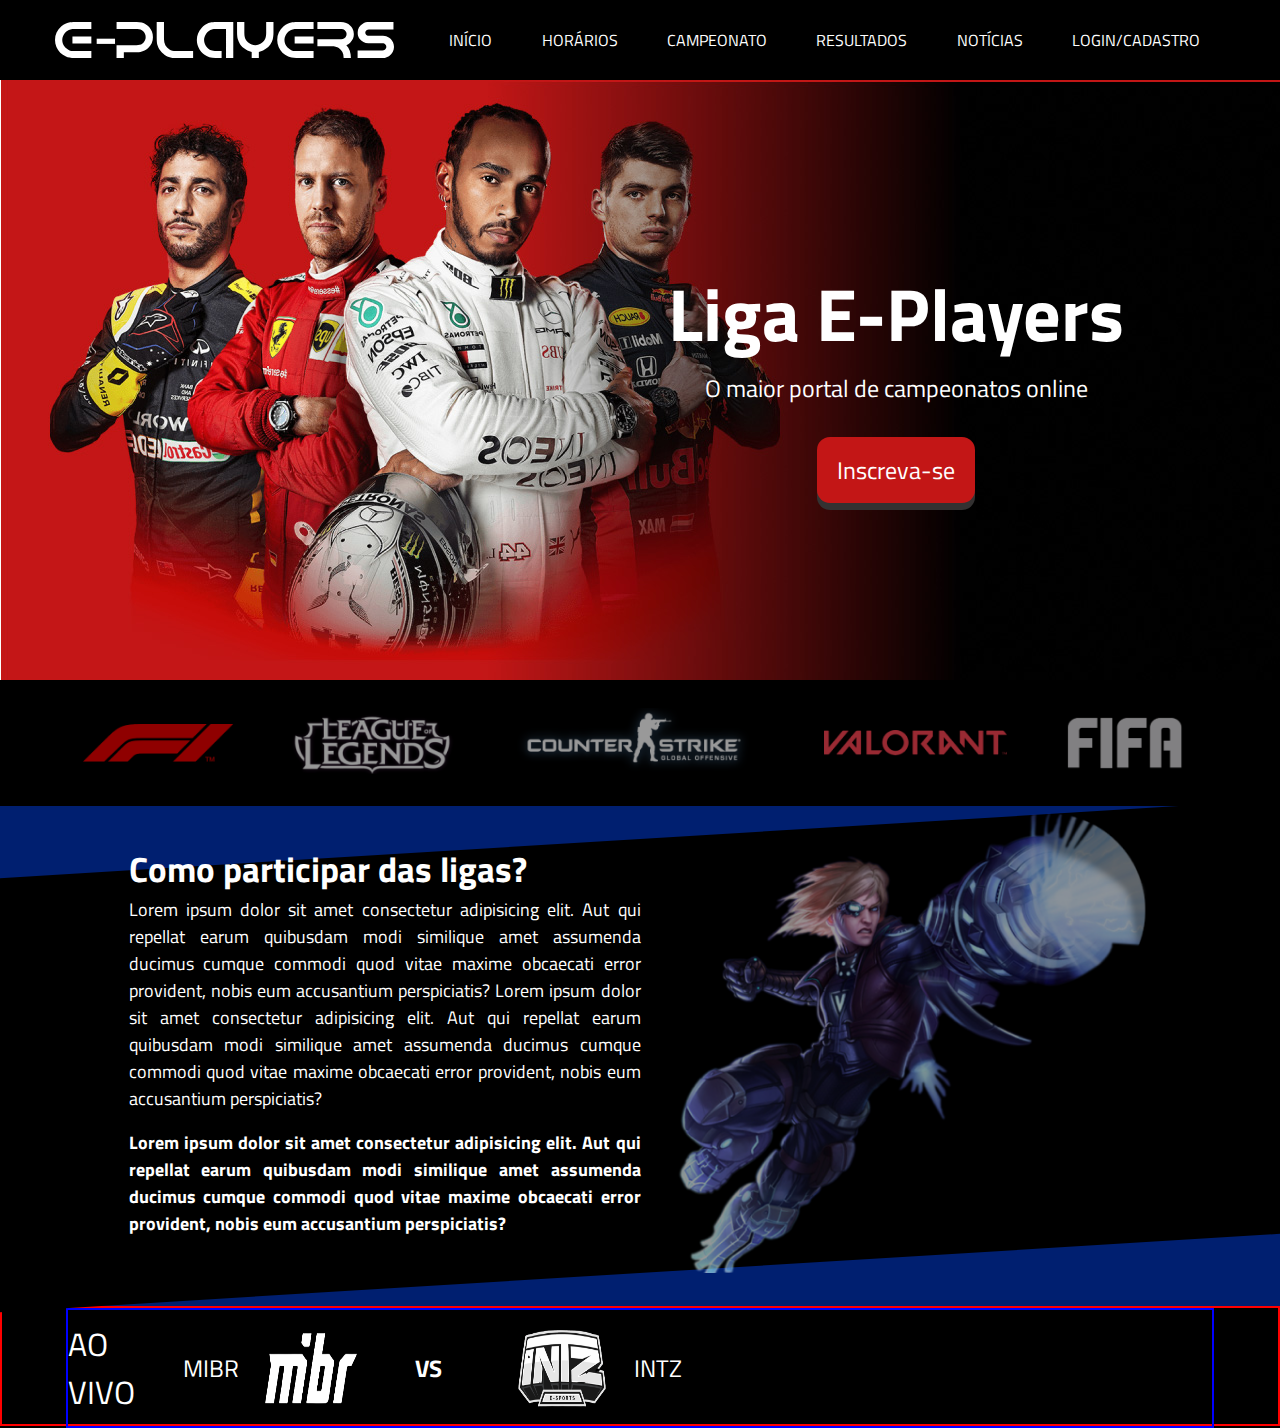
==== index.html @ ab441b3a "seção partidas finalizada" ====
<!DOCTYPE html>
<html lang="pt-br">
<head>
    <meta charset="UTF-8">
    <meta name="viewport" content="width=device-width, initial-scale=1.0">
    <title>E-Players</title>

    <link rel="stylesheet" href="css/style.css">
</head>
<body>
    <header class="menu">
        <div class="content rodape-cont">
            <img src="img/Logo-e-players.svg" alt="logo do menu" class="logo">
            <nav class="options">
                <ul class="rodape-cont">
                    <a href="#"li>Início</li></a>
                    <a href="#"li>Horários</li></a>
                    <a href="#"li>Campeonato</li></a>
                    <a href="#"li>Resultados</li></a>
                    <a href="#"li>Notícias</li></a>
                    <a href="#"li>Login/cadastro</li></a>
                </ul>
            </nav>        
        </div>
    </header>
    <main>
        <section class="banner">
            <picture>
                <source media="(max-width:90em )" srcset="img/Banner1440.jpg">
                <img src="img/Banner1920.jpg" alt="pilotos da fórmula 1, Hamilton, Verstappen, Riccardo, Vettel">
            </picture>
            <div class="banner-container">
                <div class="banner-content">
                    <div class="banner-text">
                        <h1>Liga E-Players</h1>
                        <p>O maior portal de campeonatos online</p>
                        <a href="#">Inscreva-se</a>
                    </div>

                </div>
            </div>
        </section>
        <section class="games">
            <div class="content-game">
                <ul class="rodape-cont">
                    <li><a href="#"><img src="img/formula-1-logo-1-1 1.png" alt="logo do jogo Formula 1"></a></li>
                    <li><a href="#"><img src="img/logo-lol-300x131 1.png" alt="Logo do jogo League of Legends"></a></li>
                    <li><a href="#"><img src="img/Counter-Strike-Logo-Transparent-PNG 1.png" alt="Logo do jogo Counter Strike Global Offensive"></a></li>
                    <li><a href="#"><img src="img/4bcd537b6c034e297f0030cf08887426 1.png" alt="Logo do jogo Valorant"></a></li>
                    <li><a href="#"><img src="img/800px-FIFA_series_logo 1.png" alt="Logo do jogo Fifa"></a></li>
                </ul>
            </div>
        </section>
        <section class="about">
            <div class="about-angle">
                <div class="angulation"></div>
            </div>
            <div class="container-about">
                <div class="content-about">
                    <div class="text-about">
                        <h2>Como participar das ligas?</h2>
                        <p>Lorem ipsum dolor sit amet consectetur adipisicing elit.
                            Aut qui repellat earum quibusdam modi similique amet assumenda ducimus cumque commodi 
                            quod vitae maxime obcaecati error provident, 
                            nobis eum accusantium perspiciatis?
                            Lorem ipsum dolor sit amet consectetur adipisicing elit. 
                            Aut qui repellat earum quibusdam modi similique amet assumenda ducimus cumque commodi 
                            quod vitae maxime obcaecati error provident, 
                            nobis eum accusantium perspiciatis?</p>
                            
                            <h3>Lorem ipsum dolor sit amet consectetur adipisicing elit. 
                            Aut qui repellat earum quibusdam modi similique amet assumenda ducimus cumque commodi 
                            quod vitae maxime obcaecati error provident,
                            nobis eum accusantium perspiciatis?</h3>
                    </div>
                    <img src="img/ezreal.png" alt="Ezreal, personagem do league of legends">
                </div>
            </div>
        </section>
        <section class="partidas">
            <div class="content-partidas">
                <div class="ao-p">
                    <p>Ao<br> Vivo</p>
                </div>
                    <div class="time1">
                        <p>MIBR</p>
                        <img src="img/mibr logo png.png" alt="logo do  time mibr" >
                    </div>
                       <div class="versus"><h2>VS</h2></div>
                    <div class="time2">
                        <img src="img/intz_logo.png" alt="logo do time intz" >
                        <p>INTZ</p>
                    </div>
                    <div class="linha">
                        
                    </div>
                    <div class="breve-p">
                        <p>Em <br>Breve</p>
                    </div>
                    <div class="time3">
                        <p>MIBR</p>
                        <img src="" alt="" >
                     </div>
                        <p>VS</p>
                    <div class="time4">
                        <p>INTZ</p>
                        <img src="" alt="" >
                    </div>
                    <div class="time5">
                        <p>MIBR</p>
                        <img src="" alt="" >
                    </div>
                        <p>VS</p>
                    <div class="time6">
                        <p>INTZ</p>
                        <img src="" alt="" >
                    </div>
                
            </div>
        </section>
    </main>

    
</body>
</html>
---- css/style.css ----
@import url('https://fonts.googleapis.com/css2?family=Titillium+Web:wght@400;700&display=swap');

*{
    margin: 0;
    padding: 0;
    border: 0;
    box-sizing: border-box;
}

:root{

    --background: #000000;
    --red: #C20000;
    --blue: #001F70;
    --gradient:linear-gradient( #000000 0%, rgba(83, 83, 83, 0.577381) 25%, rgba(196, 196, 196, 0) 87.5%);

    --font: 'Titillium Web', sans-serif;
       
}

body{
    background-color: var(--background);
    font-family: var(--font);
}

.menu{
    height:5em;
    width: 100%;
  
}

.content{
    width:100%;
    max-width: 75em;
    height: 100%;
    margin:auto;
    /* border:solid 2px yellow; */
}

.rodape-cont{
    display: flex;
    justify-content: space-around;
    align-items: center;
}
.logo{
    width: 100%;
    max-width:21.18em;
}
.menu ul{
    list-style-type:none ;}

.options{
    width: 100%;
    max-width: 50em;
}

.menu a{
    color: #ffffff;
    text-decoration: none;
    font-size: 1.0em;
    text-transform: uppercase;
    transition: 0.3s;
}

.menu a:hover{
    color:#ffffff;
    background-color: #C31616;
    border-radius: 0.3em;
    padding: 0.5em;
    transform: scale(1.1);    
}

.logo:hover{
    background-color:#C31616;
    padding: 0.7em;
    border-radius: 0.3em;
    
}
.banner{
    position: relative;

}
.banner-container{
    width: 100%;
    height: 37.5em;
    /* background-color: rgba(255, 0, 0, 0.137); */
    position: absolute;
    top:0;
}

.banner-content{
    display: flex;
    width: 80%;
    height: 100%;
    /* background-color: rgba(0, 255, 98, 0.514);  */
    margin: auto;
    justify-content: flex-end;
}

.banner-text{
    width: 50%;
    height: 100%;
    /* background-color: aqua; */
    display: flex;
    flex-direction:column;
    align-items: center;
    justify-content: center;
}

.banner-text h1{
    font-size: 4.62em;
    font-family:'Titillium Web', sans-serif;
    color: white;
}

.banner-text p{
    font-size: 1.5em;
    font-family:'Titillium Web', sans-serif;
    color: white;
}

.banner-text a{
    margin-top: 1.3em;
    display: inline-block;
    padding: 15px 20px;
    font-size: 24px;
    cursor: pointer;
    text-align: center;
    text-decoration:none;
    outline: none;
    color: #fff;
    background-color: #C31616;
    border: none;
    border-radius: 13px;
    box-shadow: 0 7px rgb(51, 49, 49);
    transition: 0.3s;

}


.banner-text a:hover{
    background-color: #7c1717;
}

.games{
    width: 100%;
    height: 7.5em;
    display: flex;
    justify-content:center;
    align-items: center;
}

.content-game{
    width: 90%;
    opacity: 1;
    transition: 0.3s;
}

.content-game img{
    width: 90%;
    opacity: 0.6;
    transition: 0.3s;
}

.content-game img:hover{
    opacity: 1;
}

.about{
    height: 31.25em;
    background-color: var(--blue);
    position: relative;
}

.angulation{
    width: 100%;
    height: 27.125em;
    background-color: var(--background);
    transform:skewY(-3.5deg)
}

.about-angle{
    height: 100%;
    width:100%;
    display: flex;
    justify-content:center;
    align-items: center;
}

.container-about{
    color: #fff;
    position: absolute;
    top:0;
    
}

.content-about{
    width: 80%;
    margin: auto;
    display: flex;
    align-items:center;
    justify-content:space-around;
    

}

.text-about{
    width: 50%;
    text-align: justify;
    
}

.content-about img{
    max-width: 31.875em;
    padding-left:2em;
    opacity: 0.6;
    transition: 0.3s;
}

.content-about img:hover{
    opacity: 1;
    transition: 0.3s;
    transform: scale(1.1);
}

.text-about h2{
    font-size:2.1875em;
    font-family:'Titillium Web', sans-serif; 
}

.text-about p{
    font-size:1.1em;
    font-family:'Titillium Web', sans-serif; 
}

.text-about h3{
    font-size:1.1em;
    font-family:'Titillium Web', sans-serif;
    padding-top: 1em;
}

.partidas{
    width: 100%;
    height: 7.5em;
    display: flex;
    align-items: center;
    border: solid 2px red;
}

.content-partidas{
    width: 90%;
    height: 7.5em;
    display: flex;
    border: solid 2px blue;
    margin: auto;
}

.ao-p{
    display: flex;
    color: white;
    align-items: center;
    font-size: 2em;
    text-transform: uppercase;
}

.time1{
    display: flex;
    color: white;
    align-items: center;
    margin-left: 2em;
    font-size:1.5em;

}

.time1 img{
    width:6em;
    height:4em;
    /* border: solid 2px  #C31616; */
    
}

.versus{
    display: flex;
    align-items: center;
    color: white;
    font-family:'Titillium Web', sans-serif;
    padding-left: 2em;
}

.time2{
    display: flex;
    color: white;
    align-items:center;
    margin-left:2em;
    font-size:1.5em;
}
.time2 img{
    width:6em;
    height:4em;
    /* border: solid 2px  #C31616; */
}



@media screen and (max-width : 1199px){
    body{
        background-color: var(--background);
    }
}

@media screen and (max-width : 991px){
    body{
        background-color: var(--background);
    }
}

@media screen and (max-width : 767px){
    body{
        background-color: var(--background);
    }
}

@media screen and (max-width : 576px){
    body{
        background-color: var(--background);
    }
}
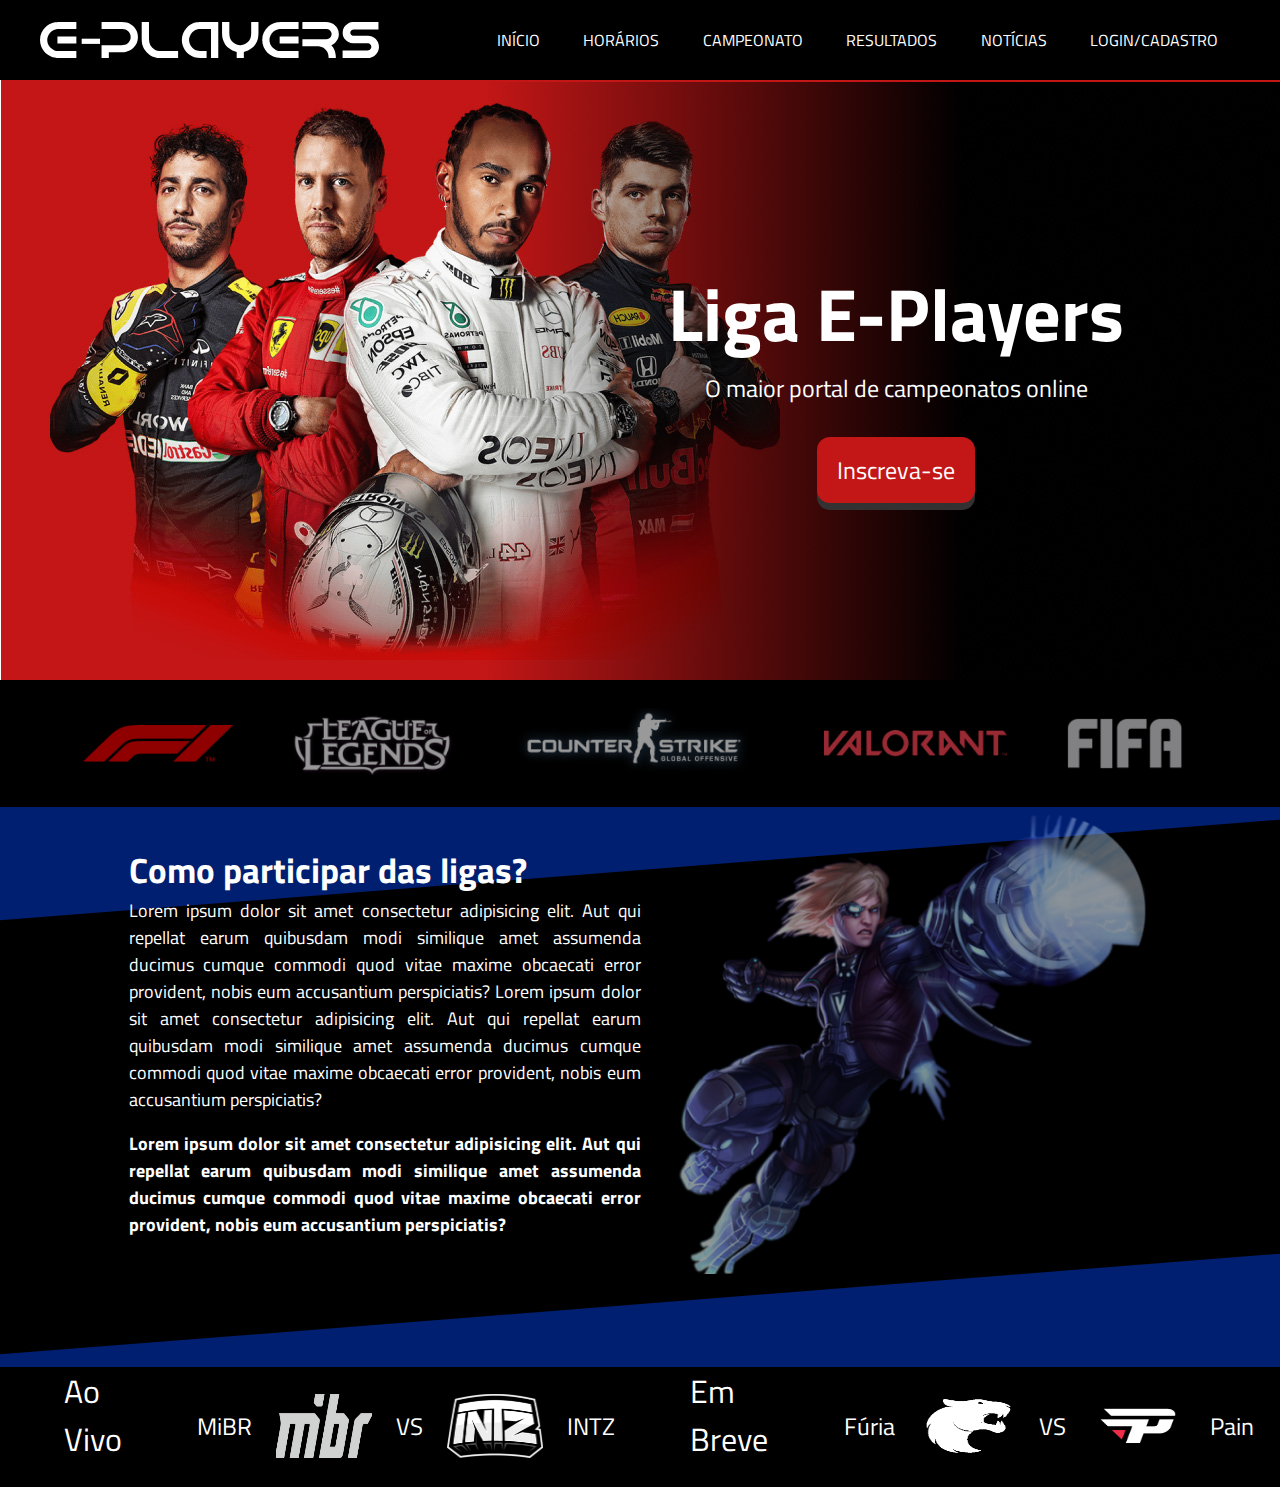
==== commit 2de5270e: "seção partidas finalizada" ====
--- a/index.html
+++ b/index.html
@@ -79,43 +79,34 @@
         </section>
         <section class="partidas">
             <div class="content-partidas">
-                <div class="ao-p">
-                    <p>Ao<br> Vivo</p>
+                <div class="live-play">
+                    <p>Ao <br>Vivo</p>
                 </div>
-                    <div class="time1">
-                        <p>MIBR</p>
-                        <img src="img/mibr logo png.png" alt="logo do  time mibr" >
-                    </div>
-                       <div class="versus"><h2>VS</h2></div>
-                    <div class="time2">
-                        <img src="img/intz_logo.png" alt="logo do time intz" >
-                        <p>INTZ</p>
-                    </div>
-                    <div class="linha">
-                        
-                    </div>
-                    <div class="breve-p">
-                        <p>Em <br>Breve</p>
-                    </div>
-                    <div class="time3">
-                        <p>MIBR</p>
-                        <img src="" alt="" >
-                     </div>
-                        <p>VS</p>
-                    <div class="time4">
-                        <p>INTZ</p>
-                        <img src="" alt="" >
-                    </div>
-                    <div class="time5">
-                        <p>MIBR</p>
-                        <img src="" alt="" >
-                    </div>
-                        <p>VS</p>
-                    <div class="time6">
-                        <p>INTZ</p>
-                        <img src="" alt="" >
-                    </div>
-                
+                <div class="play1">
+                    <p>MiBR</p>
+                    <img src="img/MIBR_logo.webp" alt="logo do time MIBR">
+
+                    <p>VS</p>
+
+                    <img src="img/INTZ_Logo.png" alt="logo do time INTZ">
+                    <p>INTZ</p>
+                </div>
+                <div class=" em-b live-play">
+                    <p>Em <br> Breve</p>
+                </div>
+                <div class="play2">
+                    <p>Fúria</p>
+                    <img src="img/furia-esports-logo.webp" alt="logo do time Fúria">
+
+                    <p>VS</p>
+
+                    <img src="img/brasao-paingaming.png" alt="logo do time Pain Gaming">
+                    <p>Pain</p>
+                </div>
+                <div class="more-plays">
+                    <a href="#"><span>Mais Partidas</span></a>
+                </div>
+                   
             </div>
         </section>
     </main>
--- a/css/style.css
+++ b/css/style.css
@@ -43,8 +43,10 @@
     align-items: center;
 }
 .logo{
+    display: flex;
     width: 100%;
     max-width:21.18em;
+    margin-right: 6em;
 }
 .menu ul{
     list-style-type:none ;}
@@ -74,6 +76,7 @@
     background-color:#C31616;
     padding: 0.7em;
     border-radius: 0.3em;
+    transform: scale(1.1);
     
 }
 .banner{
@@ -144,7 +147,7 @@
 
 .games{
     width: 100%;
-    height: 7.5em;
+    height: 121px;
     display: flex;
     justify-content:center;
     align-items: center;
@@ -167,7 +170,7 @@
 }
 
 .about{
-    height: 31.25em;
+    height: 35em;
     background-color: var(--blue);
     position: relative;
 }
@@ -176,7 +179,7 @@
     width: 100%;
     height: 27.125em;
     background-color: var(--background);
-    transform:skewY(-3.5deg)
+    transform:skewY(-4.5deg)
 }
 
 .about-angle{
@@ -244,61 +247,123 @@
     height: 7.5em;
     display: flex;
     align-items: center;
-    border: solid 2px red;
+    /* border: solid 2px red; */
 }
 
 .content-partidas{
     width: 90%;
     height: 7.5em;
     display: flex;
-    border: solid 2px blue;
+    /* border: solid 2px blue; */
     margin: auto;
 }
 
-.ao-p{
-    display: flex;
+.live-play p{
+    color: #fff;
+    font-size: 2em;
+    font-family:'Titillium Web', sans-serif;
+}
+
+.play1{
+    display: flex;
+    align-items:center;
+    padding: 2em;
+    height: 5em;
+    margin: 1.2em;
+    transition: 0.7s;
+}
+
+.play1:hover{
+    border: solid 1px #C31616;
+    transition: 0.7s;
+    
+}
+
+.play1 img{
+    width: 6em;
+    height: 4em;  
+}
+
+.play1 p{
+    font-size: 1.5em;
+    color: #fff;
+    font-family:'Titillium Web', sans-serif;
+    align-items: center;
+    padding: 1em;  
+}
+
+
+.play2{
+    display: flex;
+    align-items:center;
+    padding: 2em;
+    height: 5em;
+    margin: 1.2em;
+    transition: 0.7s;
+}
+
+.play2:hover{
+    border: solid 1px #C31616;
+    transition: 0.7s;
+    
+}
+
+.play2 img{
+    width: 6em;
+    height:4em;  
+}
+
+.play2 p{
+    font-size: 1.5em;
+    color: #fff;
+    font-family:'Titillium Web', sans-serif;
+    align-items: center;
+    padding: 1em;  
+}
+
+.more-plays {
+    padding-left: 1.5em;
+    align-items:center;
+    display:flex;
+    border-radius: 4px;
+    background-color:  #C31616;
+    border:none;
     color: white;
-    align-items: center;
-    font-size: 2em;
-    text-transform: uppercase;
-}
-
-.time1{
-    display: flex;
+    text-align:center;
+    font-size:28px;
+    margin: auto;
+    width: 9.375em;
+    height:2.5em;
+    transition: 0.5s;
+    cursor: pointer;
+    
+  }
+  
+  .more-plays span {
+    cursor: pointer;
+    display: inline-block;
+    position: relative;
+    transition: 0.5s;
     color: white;
-    align-items: center;
-    margin-left: 2em;
-    font-size:1.5em;
-
-}
-
-.time1 img{
-    width:6em;
-    height:4em;
-    /* border: solid 2px  #C31616; */
-    
-}
-
-.versus{
-    display: flex;
-    align-items: center;
-    color: white;
-    font-family:'Titillium Web', sans-serif;
-    padding-left: 2em;
-}
-
-.time2{
-    display: flex;
-    color: white;
-    align-items:center;
-    margin-left:2em;
-    font-size:1.5em;
-}
-.time2 img{
-    width:6em;
-    height:4em;
-    /* border: solid 2px  #C31616; */
-}
+  }
+  
+  .more-plays span:after {
+    content: '\00bb';
+    position: absolute;
+    opacity: 0;
+    top:0;
+    right:-20px;
+    transition: 0.5s;
+  }
+  
+  .more-plays:hover span {
+    padding-right: 25px;
+  }
+  
+  .more-plays:hover span:after {
+    opacity: 1;
+    right: 0;
+  }
 
 
 
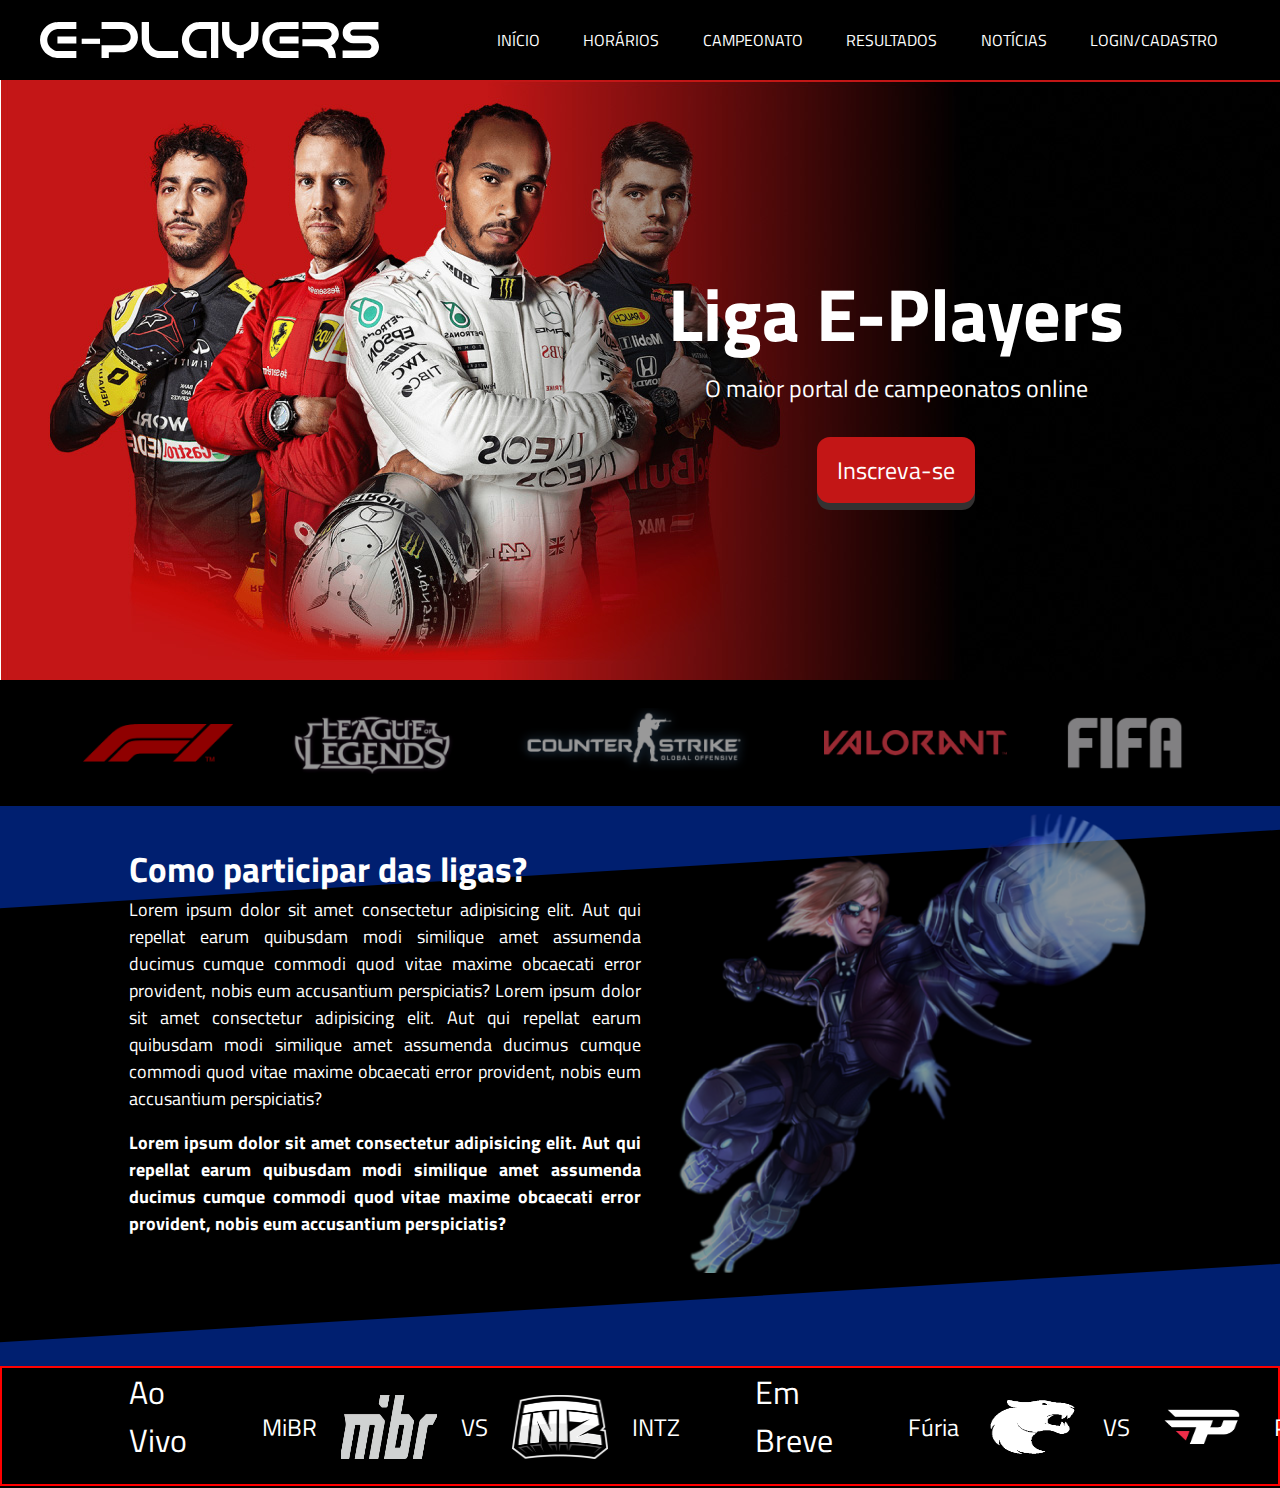
==== commit 04dcce95: "seção partidas encerrada" ====
--- a/index.html
+++ b/index.html
@@ -79,6 +79,7 @@
         </section>
         <section class="partidas">
             <div class="content-partidas">
+<<<<<<< HEAD
                 <div class="live-play">
                     <p>Ao <br>Vivo</p>
                 </div>
@@ -107,6 +108,45 @@
                     <a href="#"><span>Mais Partidas</span></a>
                 </div>
                    
+=======
+                <div class="ao-p">
+                    <p>Ao<br> Vivo</p>
+                </div>
+                    <div class="time1">
+                        <p>MIBR</p>
+                        <img src="img/mibr logo png.png" alt="logo do  time mibr" >
+                    </div>
+                       <div class="versus"><h2>VS</h2></div>
+                    <div class="time2">
+                        <img src="img/intz_logo.png" alt="logo do time intz" >
+                        <p>INTZ</p>
+                    </div>
+                    <div class="linha">
+                        
+                    </div>
+                    <div class="breve-p">
+                        <p>Em <br>Breve</p>
+                    </div>
+                    <div class="time3">
+                        <p>MIBR</p>
+                        <img src="" alt="" >
+                     </div>
+                        <p>VS</p>
+                    <div class="time4">
+                        <p>INTZ</p>
+                        <img src="" alt="" >
+                    </div>
+                    <div class="time5">
+                        <p>MIBR</p>
+                        <img src="" alt="" >
+                    </div>
+                        <p>VS</p>
+                    <div class="time6">
+                        <p>INTZ</p>
+                        <img src="" alt="" >
+                    </div>
+                
+>>>>>>> ab441b3a28a39ad32c60147ed7ca3e0efce8ff9b
             </div>
         </section>
     </main>
--- a/css/style.css
+++ b/css/style.css
@@ -147,7 +147,7 @@
 
 .games{
     width: 100%;
-    height: 121px;
+    height: 7.5em;
     display: flex;
     justify-content:center;
     align-items: center;
@@ -179,7 +179,7 @@
     width: 100%;
     height: 27.125em;
     background-color: var(--background);
-    transform:skewY(-4.5deg)
+    transform:skewY(-3.5deg)
 }
 
 .about-angle{
@@ -247,14 +247,13 @@
     height: 7.5em;
     display: flex;
     align-items: center;
-    /* border: solid 2px red; */
+    border: solid 2px red;
 }
 
 .content-partidas{
     width: 90%;
     height: 7.5em;
     display: flex;
-    /* border: solid 2px blue; */
     margin: auto;
 }
 
@@ -363,7 +362,53 @@
   .more-plays:hover span:after {
     opacity: 1;
     right: 0;
-  }
+    border: solid 2px blue;
+    margin: auto;
+}
+
+.ao-p{
+    display: flex;
+    color: white;
+    align-items: center;
+    font-size: 2em;
+    text-transform: uppercase;
+}
+
+.time1{
+    display: flex;
+    color: white;
+    align-items: center;
+    margin-left: 2em;
+    font-size:1.5em;
+
+}
+
+.time1 img{
+    width:6em;
+    height:4em;
+    /* border: solid 2px  #C31616; */
+    
+}
+
+.versus{
+    display: flex;
+    align-items: center;
+    color: white;
+    font-family:'Titillium Web', sans-serif;
+    padding-left: 2em;
+}
+
+.time2{
+    display: flex;
+    color: white;
+    align-items:center;
+    margin-left:2em;
+    font-size:1.5em;
+}
+.time2 img{
+    width:6em;
+    height:4em;
+}
 
 
 
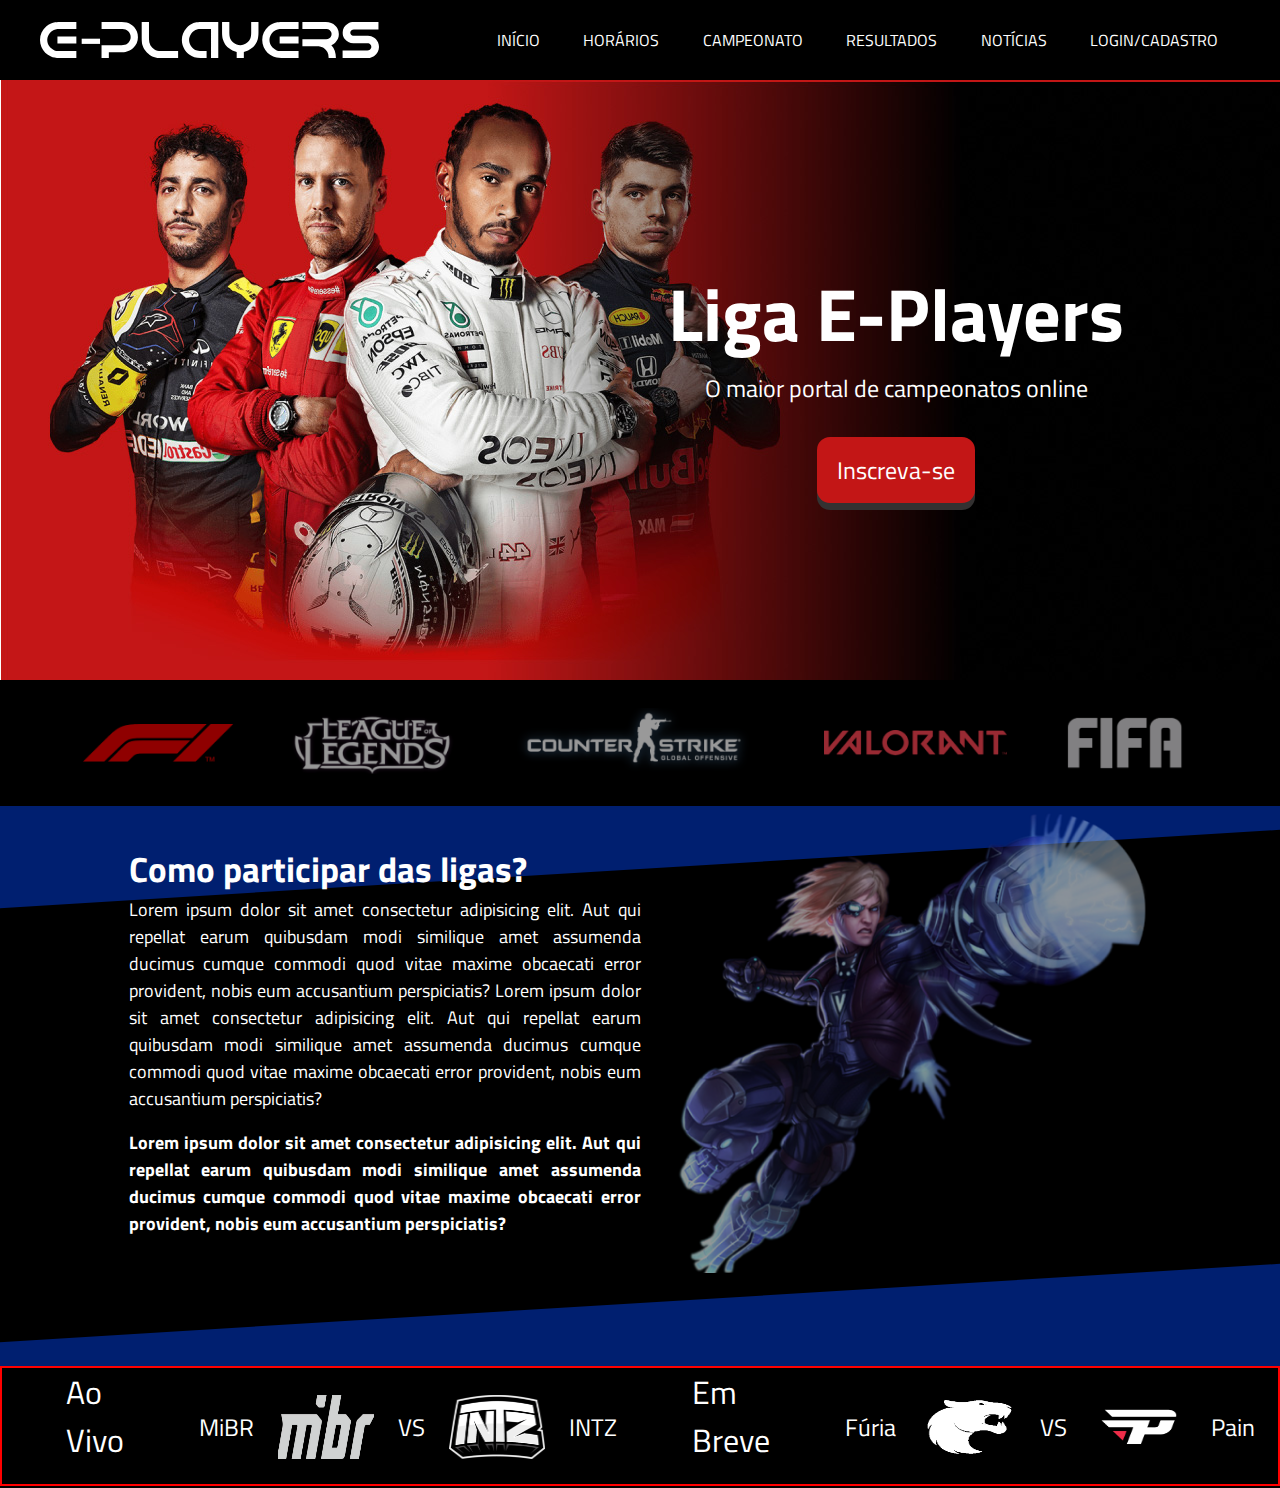
==== commit 370306c7: "seção partidas efetuada" ====
--- a/index.html
+++ b/index.html
@@ -79,7 +79,6 @@
         </section>
         <section class="partidas">
             <div class="content-partidas">
-<<<<<<< HEAD
                 <div class="live-play">
                     <p>Ao <br>Vivo</p>
                 </div>
@@ -108,46 +107,6 @@
                     <a href="#"><span>Mais Partidas</span></a>
                 </div>
                    
-=======
-                <div class="ao-p">
-                    <p>Ao<br> Vivo</p>
-                </div>
-                    <div class="time1">
-                        <p>MIBR</p>
-                        <img src="img/mibr logo png.png" alt="logo do  time mibr" >
-                    </div>
-                       <div class="versus"><h2>VS</h2></div>
-                    <div class="time2">
-                        <img src="img/intz_logo.png" alt="logo do time intz" >
-                        <p>INTZ</p>
-                    </div>
-                    <div class="linha">
-                        
-                    </div>
-                    <div class="breve-p">
-                        <p>Em <br>Breve</p>
-                    </div>
-                    <div class="time3">
-                        <p>MIBR</p>
-                        <img src="" alt="" >
-                     </div>
-                        <p>VS</p>
-                    <div class="time4">
-                        <p>INTZ</p>
-                        <img src="" alt="" >
-                    </div>
-                    <div class="time5">
-                        <p>MIBR</p>
-                        <img src="" alt="" >
-                    </div>
-                        <p>VS</p>
-                    <div class="time6">
-                        <p>INTZ</p>
-                        <img src="" alt="" >
-                    </div>
-                
->>>>>>> ab441b3a28a39ad32c60147ed7ca3e0efce8ff9b
-            </div>
         </section>
     </main>
 
--- a/css/style.css
+++ b/css/style.css
@@ -329,7 +329,7 @@
     border:none;
     color: white;
     text-align:center;
-    font-size:28px;
+    font-size:1.5em;
     margin: auto;
     width: 9.375em;
     height:2.5em;
@@ -362,53 +362,10 @@
   .more-plays:hover span:after {
     opacity: 1;
     right: 0;
-    border: solid 2px blue;
-    margin: auto;
-}
-
-.ao-p{
-    display: flex;
-    color: white;
-    align-items: center;
-    font-size: 2em;
-    text-transform: uppercase;
-}
-
-.time1{
-    display: flex;
-    color: white;
-    align-items: center;
-    margin-left: 2em;
-    font-size:1.5em;
-
-}
-
-.time1 img{
-    width:6em;
-    height:4em;
-    /* border: solid 2px  #C31616; */
-    
-}
-
-.versus{
-    display: flex;
-    align-items: center;
-    color: white;
-    font-family:'Titillium Web', sans-serif;
-    padding-left: 2em;
-}
-
-.time2{
-    display: flex;
-    color: white;
-    align-items:center;
-    margin-left:2em;
-    font-size:1.5em;
-}
-.time2 img{
-    width:6em;
-    height:4em;
-}
+    margin: auto;
+}
+
+
 
 
 
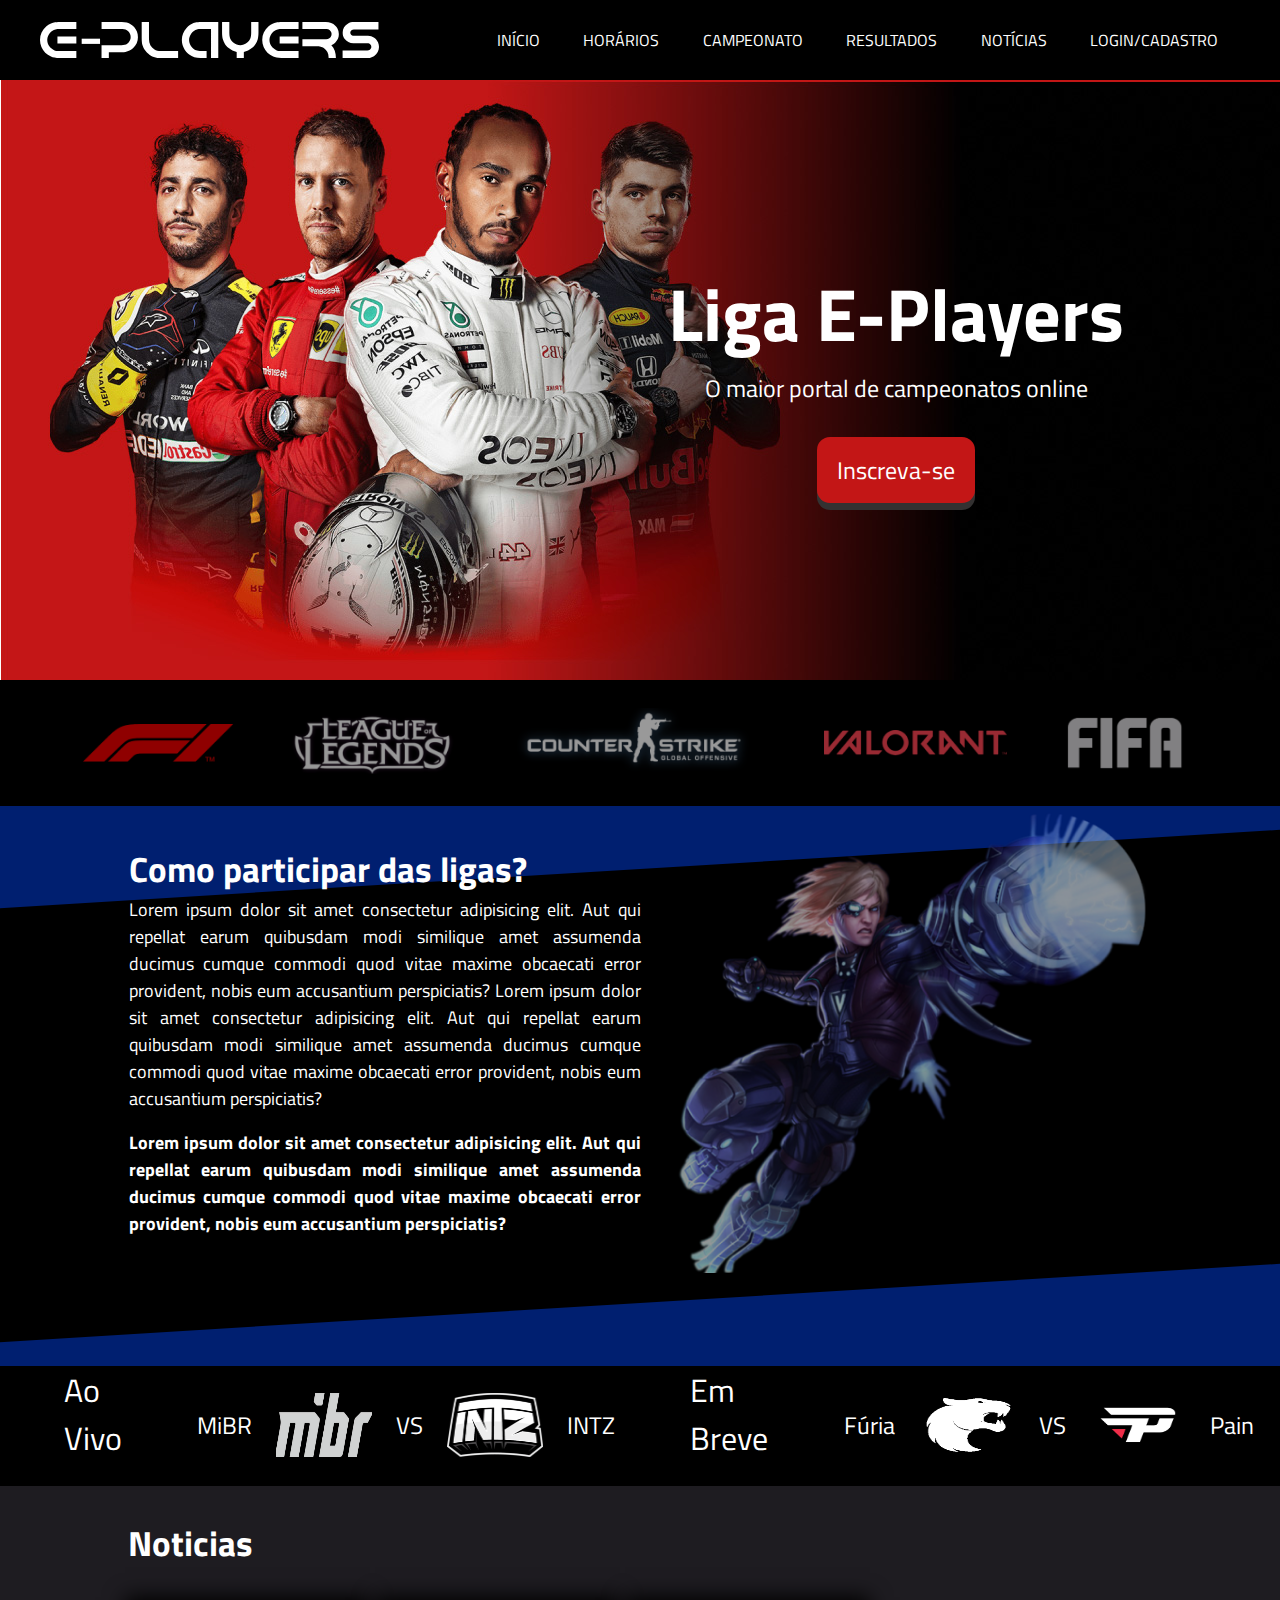
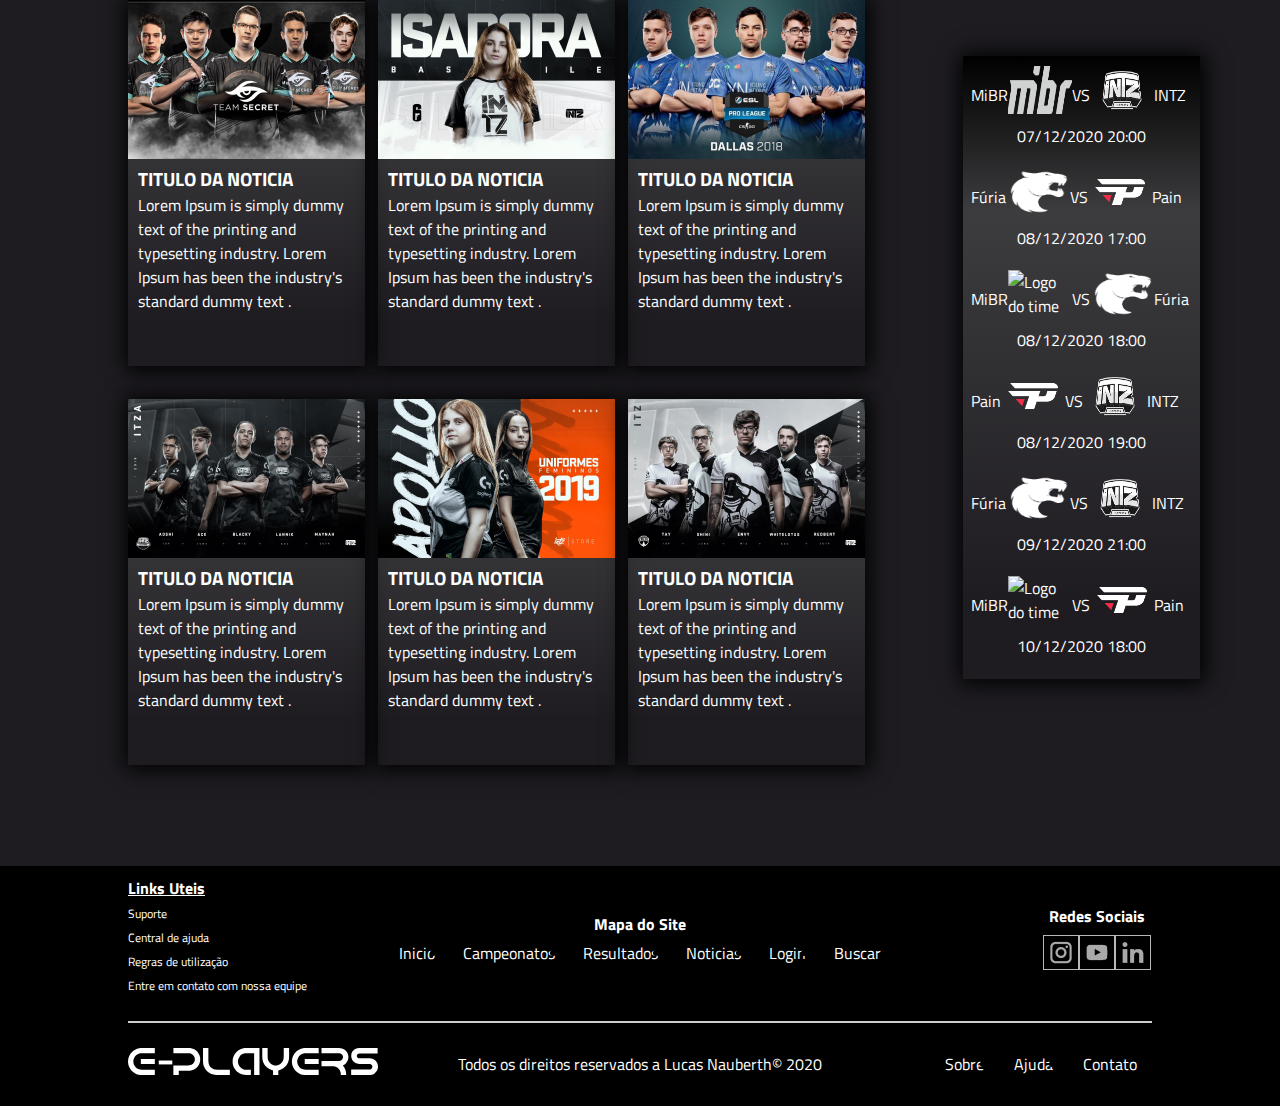
==== commit 8adfab08: "site finalizado" ====
--- a/index.html
+++ b/index.html
@@ -106,8 +106,193 @@
                 <div class="more-plays">
                     <a href="#"><span>Mais Partidas</span></a>
                 </div>
-                   
-        </section>
+        </section>
+        <section class="Noticias">
+            <h2>Noticias</h2>
+            <div class="content-noticias">
+                <div class="aba-noticias">
+                    <div class="bloco-noticias">
+                        <div class="noticias-bloco">
+                            <div class="image-bloco">
+                                <img src="img/T1 5.png" alt="Capa da noticia">
+                            </div>
+                            <div class="texto-bloco">
+                                <h3>Titulo da noticia</h3>
+                                <p>Lorem Ipsum is simply dummy text of the printing and typesetting industry. Lorem Ipsum has been the industry's standard dummy text .</p>
+                            </div>
+                        </div>
+                        <div class="noticias-bloco">
+                            <div class="image-bloco">
+                                <img src="img/T1 1.png" alt="Capa da noticia">
+                            </div>
+                            <div class="texto-bloco">
+                                <h3>Titulo da noticia</h3>
+                                <p>Lorem Ipsum is simply dummy text of the printing and typesetting industry. Lorem Ipsum has been the industry's standard dummy text .</p>
+                            </div>
+                        </div>
+                        <div class="noticias-bloco">
+                            <div class="image-bloco">
+                                <img src="img/T1 2.png" alt="Capa da noticia">
+                            </div>
+                            <div class="texto-bloco">
+                                <h3>Titulo da noticia</h3>
+                                <p>Lorem Ipsum is simply dummy text of the printing and typesetting industry. Lorem Ipsum has been the industry's standard dummy text .</p>
+                            </div>
+                        </div>
+                    </div>
+                    <div class="bloco-noticias">
+                        <div class="noticias-bloco">
+                            <div class="image-bloco">
+                                <img src="img/T1 3.png" alt="Capa da noticia">
+                            </div>
+                            <div class="texto-bloco">
+                                <h3>Titulo da noticia</h3>
+                                <p>Lorem Ipsum is simply dummy text of the printing and typesetting industry. Lorem Ipsum has been the industry's standard dummy text .</p>
+                            </div>
+                        </div>
+                        <div class="noticias-bloco">
+                            <div class="image-bloco">
+                                <img src="img/T1 6.png" alt="Capa da noticia">
+                            </div>
+                            <div class="texto-bloco">
+                                <h3>Titulo da noticia</h3>
+                                <p>Lorem Ipsum is simply dummy text of the printing and typesetting industry. Lorem Ipsum has been the industry's standard dummy text .</p>
+                            </div>
+                        </div>
+                        <div class="noticias-bloco">
+                            <div class="image-bloco">
+                                <img src="img/T1 4.png" alt="Capa da noticia">
+                            </div>
+                            <div class="texto-bloco">
+                                <h3>Titulo da noticia</h3>
+                                <p>Lorem Ipsum is simply dummy text of the printing and typesetting industry. Lorem Ipsum has been the industry's standard dummy text .</p>
+                            </div>
+                        </div>
+                    </div>
+                </div>
+                <div class="content-tabela">
+                    <div class="tabela-infos">
+                        <div class="times-tabela">
+                            <div class="placar-tabela">
+                                <p>MiBR</p>
+                                <img src="img/MIBR_logo.webp" alt="Logo do time MIBR">
+                                <p>VS</p>
+                                <img src="img/intz_logo.png" alt="Logo do time INTZ">
+                                <p>INTZ</p>
+                            </div>
+                            <p>07/12/2020 20:00</p>
+                        </div>
+                        <div class="times-tabela">
+                            <div class="placar-tabela">
+                                <p>Fúria</p>
+                                <img src="img/furia-esports-logo.webp" alt="Logo do time Fúria">
+                                <p>VS</p>
+                                <img src="img/brasao-paingaming.png" alt="Logo do time Pain">
+                                <p>Pain</p>
+                            </div>
+                            <p>08/12/2020 17:00</p>
+                        </div>
+                        <div class="times-tabela">
+                            <div class="placar-tabela">
+                                <p>MiBR</p>
+                                <img src="img/MiBR_Logo.webp" alt="Logo do time MIBR">
+                                <p>VS</p>
+                                <img src="img/furia-esports-logo.webp" alt="Logo do time Fúria">
+                                <p>Fúria</p>
+                            </div>
+                            <p>08/12/2020 18:00</p>
+                        </div>
+                        <div class="times-tabela">
+                            <div class="placar-tabela">
+                                <p>Pain</p>
+                                <img src="img/brasao-paingaming.png" alt="Logo do time Pain">
+                                <p>VS</p>
+                                <img src="img/intz_logo.png" alt="Logo do time INTZ">
+                                <p>INTZ</p>
+                            </div>
+                            <p>08/12/2020 19:00</p>
+                        </div>
+                        <div class="times-tabela">
+                            <div class="placar-tabela">
+                                <p>Fúria</p>
+                                <img src="img/furia-esports-logo.webp" alt="Logo do time Fúria">
+                                <p>VS</p>
+                                <img src="img/intz_logo.png" alt="Logo do time INTZ">
+                                <p>INTZ</p>
+                            </div>
+                            <p>09/12/2020 21:00</p>
+                        </div>
+                        <div class="times-tabela">
+                            <div class="placar-tabela">
+                                <p>MiBR</p>
+                                <img src="img/MiBR_Logo.webp" alt="Logo do time MIBR">
+                                <p>VS</p>
+                                <img src="img/brasao-paingaming.png" alt="Logo do time Pain">
+                                <p>Pain</p>
+                            </div>
+                            <p>10/12/2020 18:00</p>
+                        </div>
+                    </div>
+                </div>
+            </div>
+        </section>
+        <footer class="footer">
+            <div class="content-footer">
+                <div class="superior-footer">
+                    <div class="links-uteis-footer">
+                        <h4>Links Uteis</h4>
+                        <ul>
+                            <li><a href="#">Suporte</a></li>
+                            <li><a href="#">Central de ajuda</a></li>
+                            <li><a href="#">Regras de utilização</a></li>
+                            <li><a href="#">Entre em contato com nossa equipe</a></li>
+                        </ul>
+                    </div>
+                    <div class="mapa-site-footer">
+                        <div class="mapa-content">
+                            <h4>Mapa do Site</h4>
+                            <ul>
+                                <li><a href="#">Inicio</a></li>
+                                <li><a href="#">Campeonatos</a></li>
+                                <li><a href="#">Resultados</a></li>
+                                <li><a href="#">Noticias</a></li>
+                                <li><a href="#">Login</a></li>
+                                <li><a href="#">Buscar</a></li>
+                            </ul>
+                        </div>
+                    </div>
+                    <div class="social-medias-footer">
+                        <div class="redes-content">
+                            <h4>Redes Sociais</h4>
+                            <div class="links-redes">
+                                <a href="#"><img src="img/instagram.png" alt="Logo do Instagram"></a>
+                                <a href="#"><img src="img/youtube.png" alt="Logo do Youtube"></a>
+                                <a href="#"><img src="img/linkedin.png" alt="Logo Linkedin"></a>
+                            </div>
+                        </div>
+                    </div>
+                </div>
+    
+                <div class="line-footer"></div>
+    
+                <div class="inferior-footer">
+                    <div class="logo-footer">
+                        <a href="#"><img src="img/Logo-e-players.svg" alt="Logo E-Players"></a>
+                    </div>
+                    <div class="direitos-footer">
+                        <p>Todos os direitos reservados a <span>Lucas Nauberth</span>© 2020</p>
+                    </div>
+                    <div class="botoes-footer">
+                        <ul>
+                            <li><a href="#">Sobre</a></li>
+                            <li><a href="#">Ajuda</a></li>
+                            <li><a href="#">Contato</a></li>
+                            
+                        </ul>
+                    </div>
+                </div>
+            </div>
+        </footer>
     </main>
 
     
--- a/css/style.css
+++ b/css/style.css
@@ -80,6 +80,7 @@
     
 }
 .banner{
+    width: 100%;
     position: relative;
 
 }
@@ -247,7 +248,6 @@
     height: 7.5em;
     display: flex;
     align-items: center;
-    border: solid 2px red;
 }
 
 .content-partidas{
@@ -331,6 +331,7 @@
     text-align:center;
     font-size:1.5em;
     margin: auto;
+    margin-left: 1.5em;
     width: 9.375em;
     height:2.5em;
     transition: 0.5s;
@@ -365,6 +366,357 @@
     margin: auto;
 }
 
+.noticies{
+    background-color: #1E1C21;
+    width: 100%;
+    height: 68.25em;
+    display: flex;
+}
+
+.content-noti{
+    width:75%;
+    height: 68.25em;
+    border:solid 2px aquamarine
+}
+
+.content-prox{
+    height: 68.25em;
+    width:25%;
+    border: solid 2px yellow;
+}
+
+.contain-not{
+    margin: auto;
+    height:68.25em;
+    width: 90%;
+    border: solid 2px orange;
+}
+
+.contain-not h2{
+    color: white;
+    font-family:'Titillium Web', sans-serif;
+    font-size: 2.1875em;
+    height:2em;
+    
+
+}
+
+.quadro-r{
+    display: flex;
+    width:14.8125em;
+    height: 22.75em;
+    border:solid 2px orchid;
+    margin: auto;
+    background-color: rgba(83, 83, 83, 0.577381);
+}
+
+.quadro-meio{
+    display: flex;
+    width:14.8125em;
+    height: 22.75em;
+    border:solid 2px orchid;
+    margin: auto;
+}
+
+.quadro-l{
+    display: flex;
+    width:14.8125em;
+    height: 22.75em;
+    border:solid 2px orchid;
+    margin: auto;
+}
+
+.not-1{
+    display: flex;
+    width:100%;
+    height:30em;
+    border:solid 2px palegreen;
+    
+    
+}
+
+.not-2{
+    display: flex;
+    width:100%;
+    height:30em;
+    border:solid 2px var(--blue);
+}
+
+.imagem img{
+    height:9.9375em;
+}
+
+.text-not h2{
+    display: flex;
+    font-size: 1.125em;
+    font-family: 'Titillium Web', sans-serif;
+    color: white;
+
+}
+
+.Noticias{
+    width: 100%;
+    height: 61.25em;
+    background-color: #1E1C21;
+}
+
+.Noticias h2{
+    color: white;
+    font-size: 35px;
+    margin-left: 10%;
+    padding: 30px;
+    padding-left: 0px;
+}
+
+.content-noticias{
+    width: 80%;
+    margin: 0 10%;
+    display: flex;
+}
+
+.aba-noticias{
+    width: 80%;
+}
+
+.content-tabela{
+    width: 20%;
+}
+
+.bloco-noticias{
+    width: 90%;
+    margin-bottom: 4%;
+    display: flex;
+    align-items: center;
+    justify-content: space-between;
+}
+
+.noticias-bloco{
+    width: 14.81em;
+    height: 22.87em;
+    background: linear-gradient(180deg, #000000 0%, rgba(83, 83, 83, 0.577381) 25%, rgba(196, 196, 196, 0) 87.5%);
+    box-shadow: 1px 1px 20px 4px #000000;
+    display: flex;
+    flex-direction: column;
+    transition: 0.3s;
+}
+
+.noticias-bloco:hover{
+    transform: scale(1.1);
+    transition: 0.3s;
+}
+
+
+.times-tabela{
+    margin: auto;
+    color: white;
+    padding: 10px 0px;
+    display: flex;
+    flex-direction: column;
+    align-items: center;
+    transition: 0.3s;
+}
+
+.times-tabela:hover{
+    border:2px solid var(--red);
+    transition: 0.3s;
+    transform: scale(1.0);
+}
+
+.times-tabela p{
+    padding-top: 10px;
+}
+
+.placar-tabela{
+    width: 221px;
+    height: auto;
+    display: flex;
+    align-items: center;
+}
+
+.placar-tabela img{
+    width: 4em;
+    height:3em; 
+}
+
+.texto-bloco{
+    color: white;
+    margin: 10px;
+    margin-top: 0;
+}
+
+.texto-bloco h3{
+    font-family: 18px;
+    text-transform: uppercase;
+}
+
+
+.image-bloco img{
+    padding: 0;
+}
+
+.tabela-infos{
+    margin-top: 3.5em;
+    margin-left: 1em;
+    width: 14.81em;
+    height: 38.93em;
+    background: linear-gradient(180deg, #000000 0%, rgba(83, 83, 83, 0.577381) 25%, rgba(196, 196, 196, 0) 87.5%);
+    box-shadow: 1px 1px 20px 4px #000000;
+}
+
+.footer{
+    width: 100%;
+    background-color: black;
+    display: flex;
+    justify-content: center;
+    align-self: center;
+}
+
+.content-footer{
+    width: 100%;
+    height: 100%;
+    margin: 10px 10%;
+}
+
+.superior-footer{
+    width: 100%;
+    height: 75%;
+    display: flex;
+    justify-content: space-between;
+    align-items: center;
+}
+
+.links-uteis-footer{
+    width: 30%;
+}
+
+.links-uteis-footer h4{
+    color: white;
+    text-decoration: underline;
+}
+
+.links-uteis-footer a{
+    color: white;
+    font-size: 12px;
+    text-decoration: none;
+}
+
+.links-uteis-footer a:hover{
+    text-decoration: underline;
+}
+
+.mapa-content{
+    display: flex;
+    flex-direction: column;
+    align-items: center;
+    text-decoration: none;
+}
+
+.mapa-site-footer h4{
+    color: white;
+    padding: 5px;
+    text-decoration: none;
+}
+
+.mapa-site-footer ul{
+    display: flex;
+}
+
+.mapa-site-footer a{
+    color: white;
+    margin: 14px;
+    transition: 0.2s;
+    text-decoration: none;
+}
+
+.social-medias-footer{
+    width: 30%;
+    display: flex;
+    justify-content: flex-end;
+}
+
+.social-medias-footer h4{
+    color: white;
+    padding: 7px;
+    text-decoration: none;
+}
+
+.redes-content{
+    display: flex;
+    flex-direction: column;
+    align-items: center;
+}
+
+.links-redes{
+    display: flex;
+    align-items: center;
+    justify-content: space-between;
+}
+
+.links-redes img{
+    transition: 0.2s;
+}
+
+.links-redes img:hover{
+    transform: scale(1.2);
+ 
+}
+
+.line-footer{
+    width: 100%;
+    border: 1px solid #cdcdcd;
+    background-color: #cdcdcd;
+    margin: 25px 0;
+}
+
+.inferior-footer{
+    margin-bottom: 15px;
+    display: flex;
+    justify-content: space-between;
+    align-items: center;
+}
+
+.logo-footer{
+    width: 30%;
+}
+
+.logo-footer img{
+    width: 100%;
+    max-width: 250px;
+    transition: 0.2s;
+}
+
+.logo-footer img:hover{
+    transform: scale(1.1);
+}
+
+.direitos-footer{
+    color: white;
+}
+
+.direitos-footer span:hover{
+    color: var(--red);
+}
+
+.botoes-footer{
+    width: 30%;
+    display: flex;
+    justify-content: flex-end;
+}
+
+.botoes-footer ul{
+    display: flex;
+}
+
+.botoes-footer a{
+    color: white;
+    padding: 10px;
+    margin: 5px;
+    text-decoration: none;
+}
+
+.buttons-footer a:hover{
+    text-decoration: underline;
+}
 
 
 
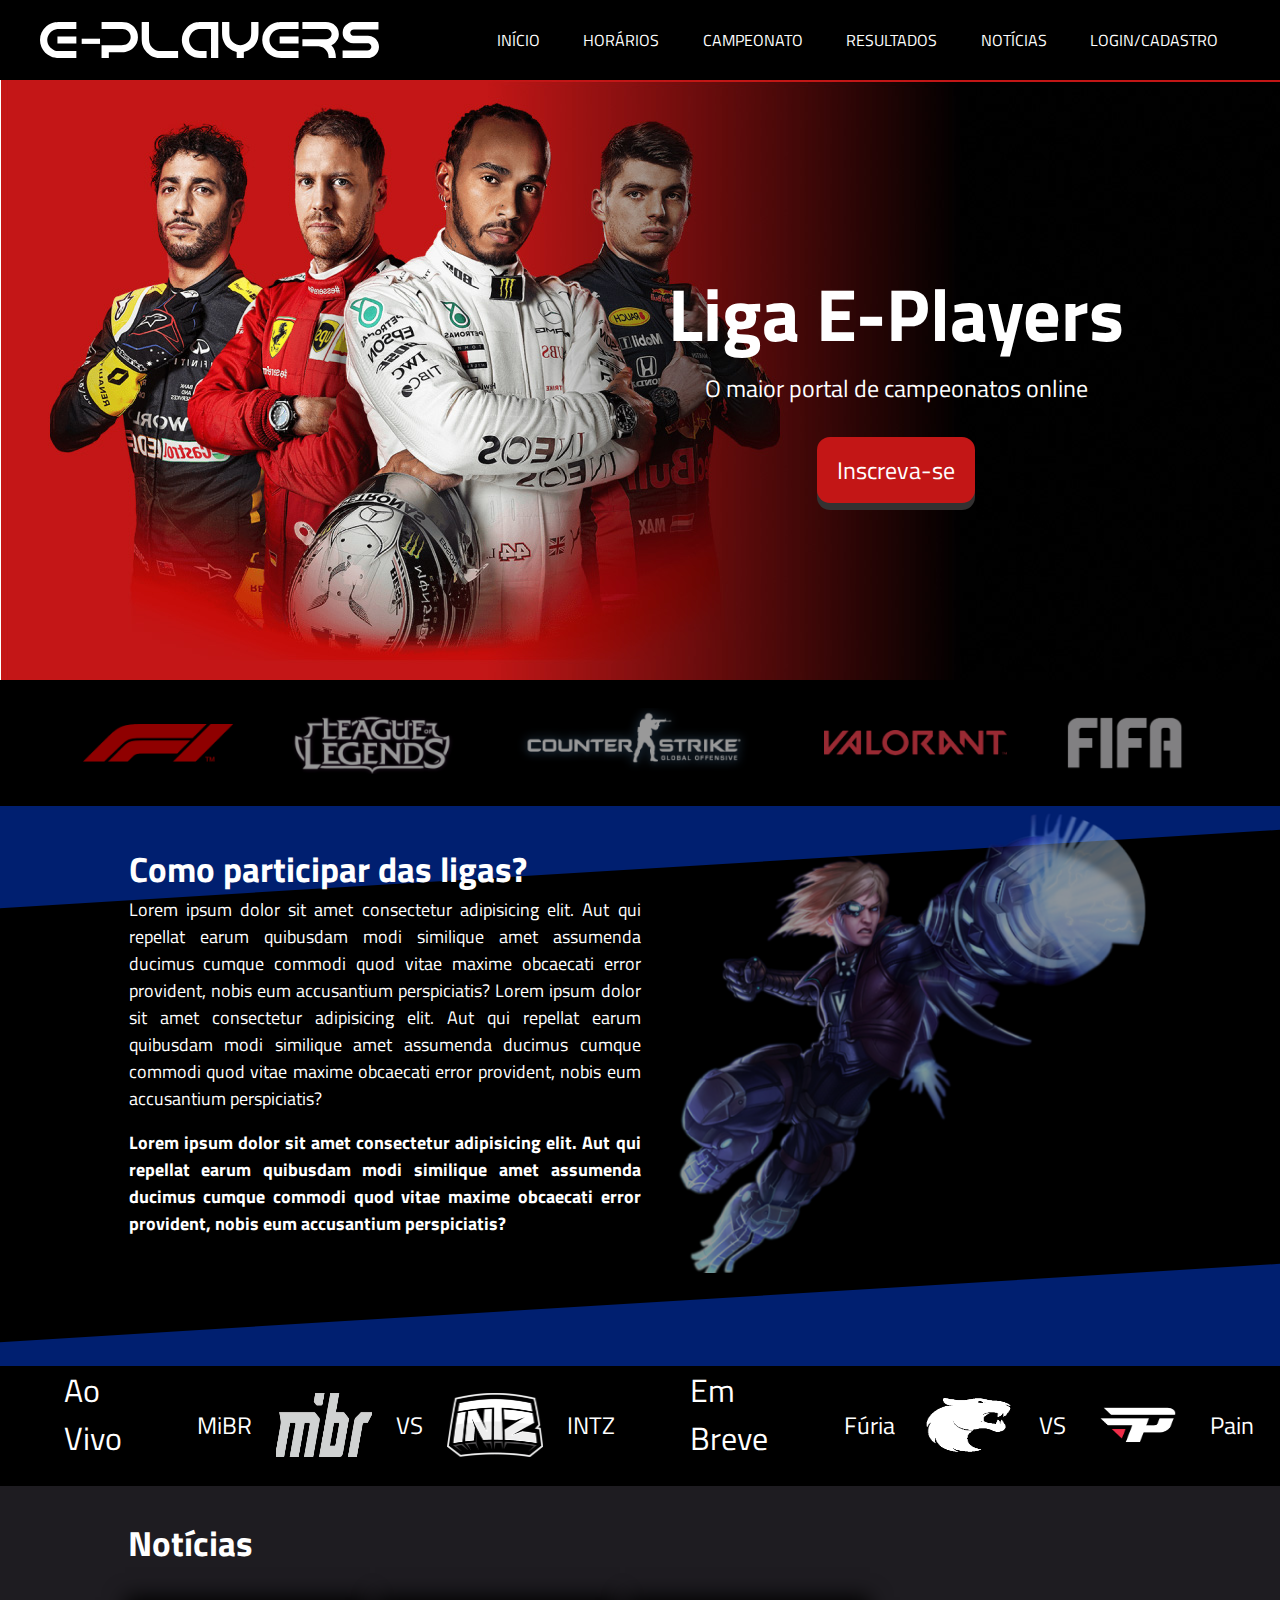
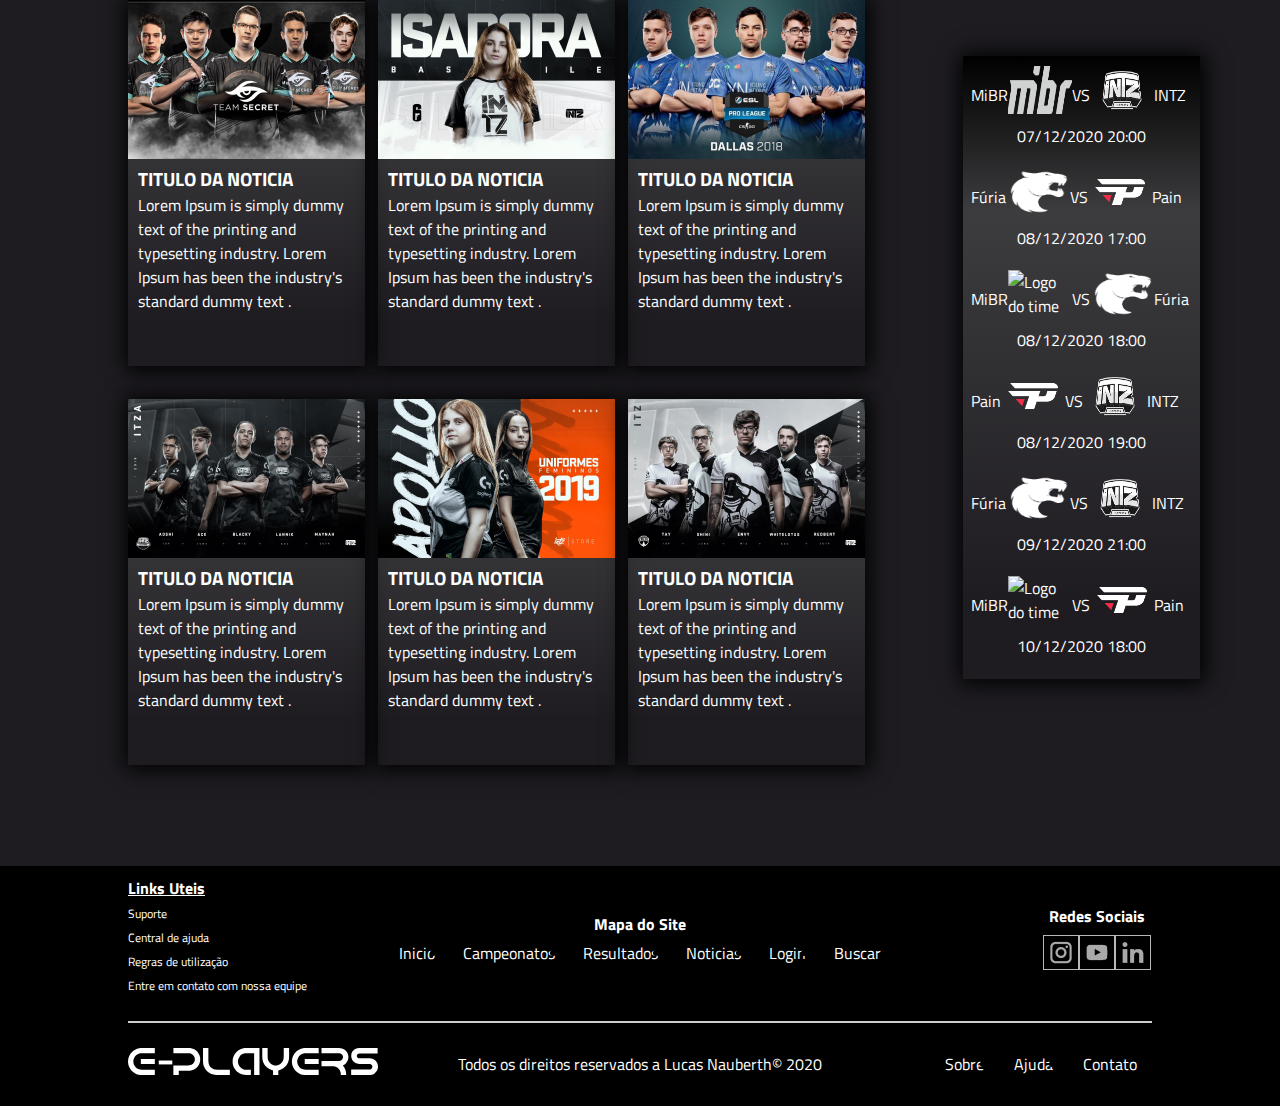
==== commit 52c3d1e3: "Responsivo até 1199 concluído" ====
--- a/index.html
+++ b/index.html
@@ -108,7 +108,7 @@
                 </div>
         </section>
         <section class="Noticias">
-            <h2>Noticias</h2>
+            <h2>Notícias</h2>
             <div class="content-noticias">
                 <div class="aba-noticias">
                     <div class="bloco-noticias">
--- a/css/style.css
+++ b/css/style.css
@@ -44,9 +44,9 @@
 }
 .logo{
     display: flex;
-    width: 100%;
+    width:100%;
     max-width:21.18em;
-    margin-right: 6em;
+    margin-right:6em;
 }
 .menu ul{
     list-style-type:none ;}
@@ -725,12 +725,92 @@
     body{
         background-color: var(--background);
     }
+
+    /* Menu */
+
+    .logo{
+        width: 16em;
+        margin-left:2em;
+        justify-content: space-between;
+
+    }
+
+    .menu a{
+        justify-content: space-between;
+    }
+
+    /* Banner */
+
+    .banner-text{
+        padding-left: 5em;
+    }
+
+    .banner-text a{
+        margin-right: 3em;
+    }
+
+    /* Games */
+
+    /* Sobre */
+
+    .content-about img{
+        max-width: 25em;
+        padding-left:2em;
+        opacity: 1;
+        
+    }
+
+    .text-about{
+        margin-top: 3em;
+    }
+
+    .text-about h2{
+        font-size:2em;
+        font-family:'Titillium Web', sans-serif; 
+    }
+
+    /* Partidas */
+    
+    .em-b{
+        display: none;
+    }
+
+    .play2{
+        display: none;
+    }
+
+    /* Notícias */
+
+   
+
+    .noticias-bloco{
+        margin-right: 3em;
+    }
+
+
+    .tabela-infos{
+        display: none;
+    }
+    
+    /* Footer */
+
+    .direitos-footer{
+        font-size: 0.7em;
+    }
+
+
 }
 
 @media screen and (max-width : 991px){
     body{
         background-color: var(--background);
     }
+
+    .logo{
+        width: 12em;
+        margin-left:2em;
+        justify-content: space-between;
+    }
 }
 
 @media screen and (max-width : 767px){
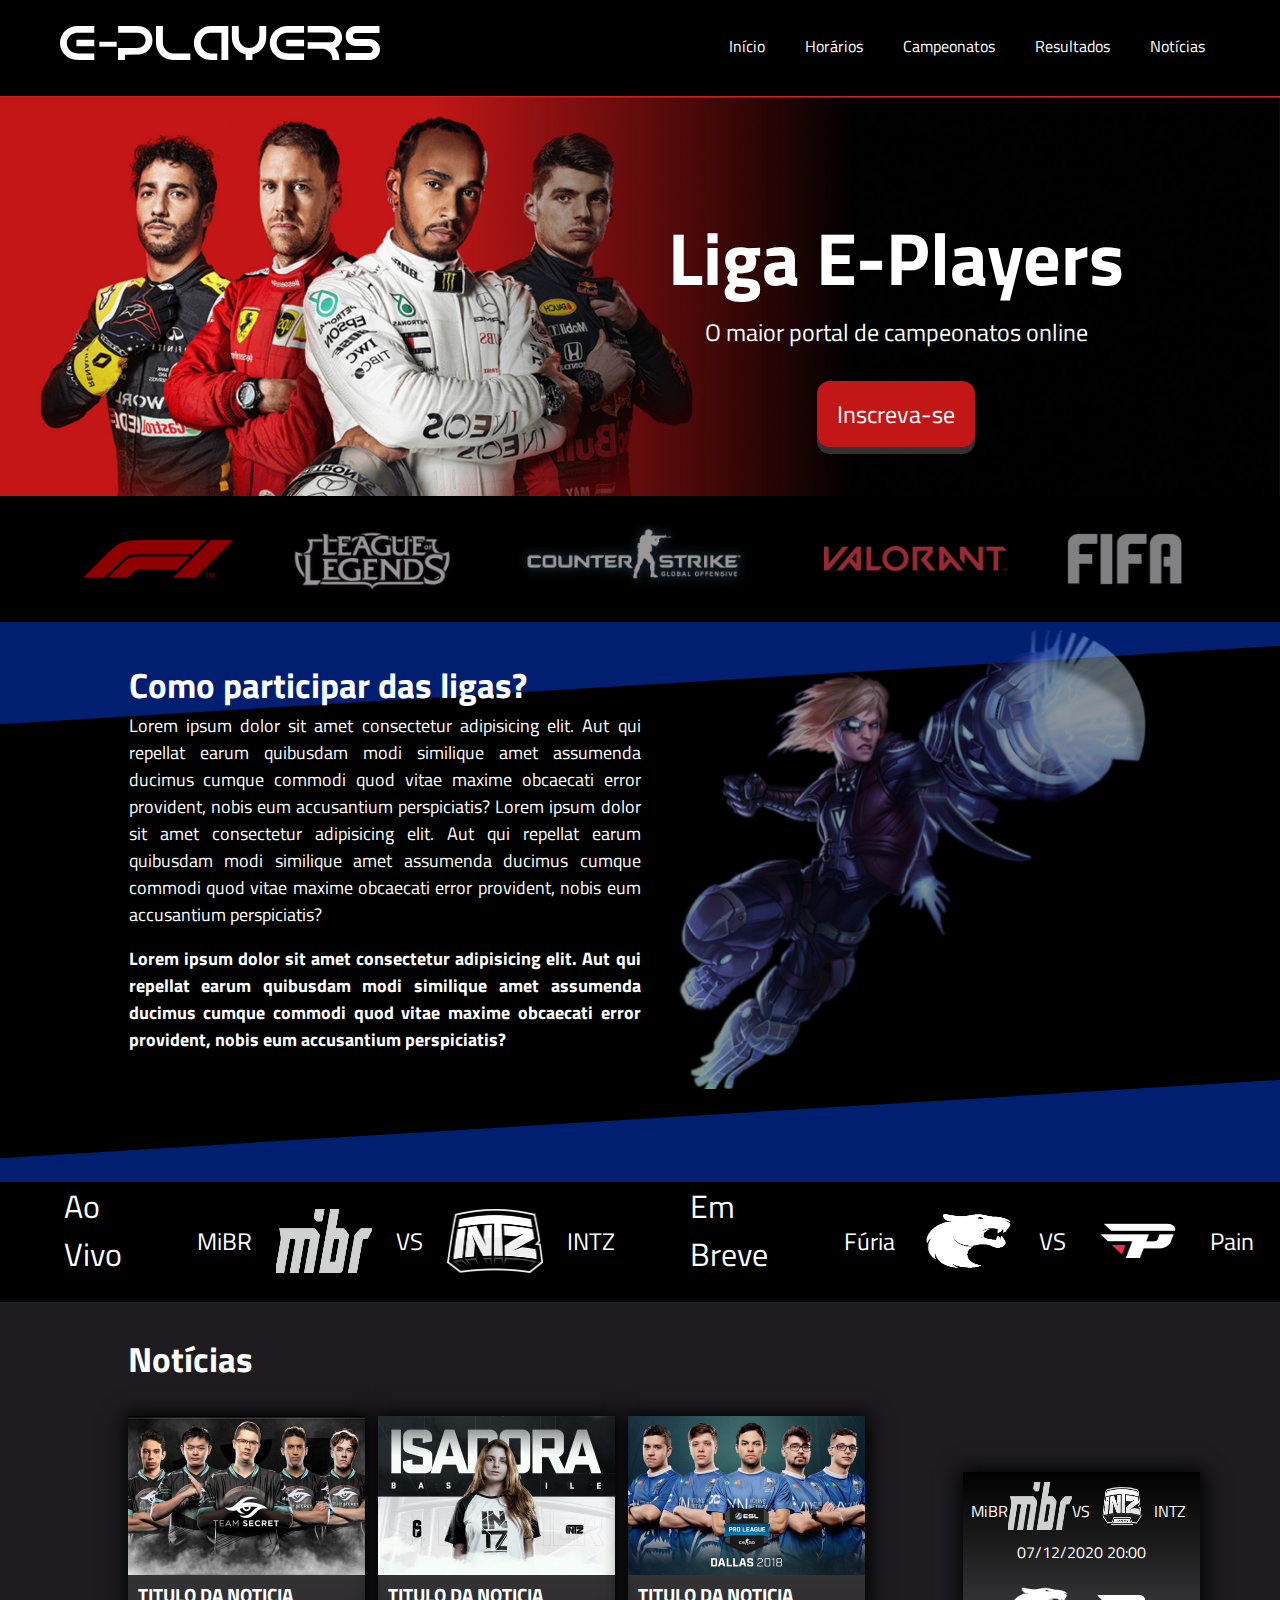
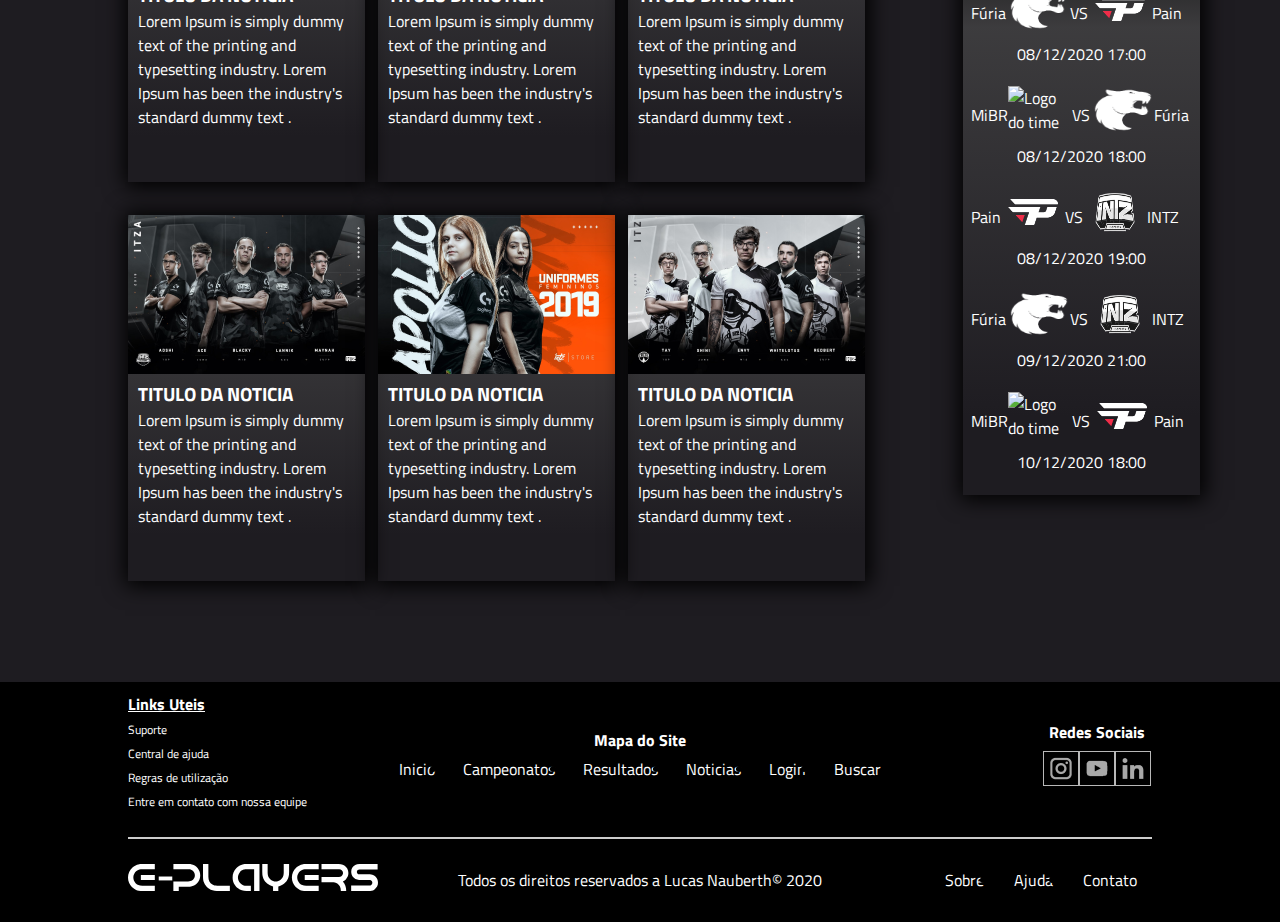
==== commit 614d34ef: "Site finalizado e responsivo" ====
--- a/index.html
+++ b/index.html
@@ -6,27 +6,29 @@
     <title>E-Players</title>
 
     <link rel="stylesheet" href="css/style.css">
+    <script
+  src="https://code.jquery.com/jquery-3.5.1.min.js"
+  integrity="sha256-9/aliU8dGd2tb6OSsuzixeV4y/faTqgFtohetphbbj0="
+  crossorigin="anonymous"></script>
 </head>
 <body>
-    <header class="menu">
-        <div class="content rodape-cont">
-            <img src="img/Logo-e-players.svg" alt="logo do menu" class="logo">
-            <nav class="options">
-                <ul class="rodape-cont">
-                    <a href="#"li>Início</li></a>
-                    <a href="#"li>Horários</li></a>
-                    <a href="#"li>Campeonato</li></a>
-                    <a href="#"li>Resultados</li></a>
-                    <a href="#"li>Notícias</li></a>
-                    <a href="#"li>Login/cadastro</li></a>
-                </ul>
-            </nav>        
+    <header>
+        <div class="navbar">
+            <a href="#"><img src="img/Logo-e-players.svg" alt="logo E-players" class="logo"></a>
+            <div class="hamburger active"></div>
+            <ul class="menu active">
+                <li><a href="#">Início</a></li>
+                <li><a href="#">Horários</a></li>
+                <li><a href="#">Campeonatos</a></li>
+                <li><a href="#">Resultados</a></li>
+                <li><a href="#">Notícias</a></li>
+            </ul>
         </div>
     </header>
     <main>
         <section class="banner">
             <picture>
-                <source media="(max-width:90em )" srcset="img/Banner1440.jpg">
+                <source media="(max-width:50em )" srcset="img/Banner1440.jpg">
                 <img src="img/Banner1920.jpg" alt="pilotos da fórmula 1, Hamilton, Verstappen, Riccardo, Vettel">
             </picture>
             <div class="banner-container">
@@ -104,13 +106,14 @@
                     <p>Pain</p>
                 </div>
                 <div class="more-plays">
-                    <a href="#"><span>Mais Partidas</span></a>
+                    <a href="#"><span>Partidas</span></a>
                 </div>
         </section>
         <section class="Noticias">
             <h2>Notícias</h2>
             <div class="content-noticias">
                 <div class="aba-noticias">
+
                     <div class="bloco-noticias">
                         <div class="noticias-bloco">
                             <div class="image-bloco">
@@ -121,6 +124,7 @@
                                 <p>Lorem Ipsum is simply dummy text of the printing and typesetting industry. Lorem Ipsum has been the industry's standard dummy text .</p>
                             </div>
                         </div>
+
                         <div class="noticias-bloco">
                             <div class="image-bloco">
                                 <img src="img/T1 1.png" alt="Capa da noticia">
@@ -130,17 +134,20 @@
                                 <p>Lorem Ipsum is simply dummy text of the printing and typesetting industry. Lorem Ipsum has been the industry's standard dummy text .</p>
                             </div>
                         </div>
+
                         <div class="noticias-bloco">
                             <div class="image-bloco">
                                 <img src="img/T1 2.png" alt="Capa da noticia">
                             </div>
-                            <div class="texto-bloco">
-                                <h3>Titulo da noticia</h3>
-                                <p>Lorem Ipsum is simply dummy text of the printing and typesetting industry. Lorem Ipsum has been the industry's standard dummy text .</p>
-                            </div>
-                        </div>
-                    </div>
-                    <div class="bloco-noticias">
+
+                            <div class="texto-bloco">
+                                <h3>Titulo da noticia</h3>
+                                <p>Lorem Ipsum is simply dummy text of the printing and typesetting industry. Lorem Ipsum has been the industry's standard dummy text .</p>
+                            </div>
+                        </div>
+                    </div>
+
+                    <div class="bloco-noticias-delete">
                         <div class="noticias-bloco">
                             <div class="image-bloco">
                                 <img src="img/T1 3.png" alt="Capa da noticia">
@@ -150,6 +157,7 @@
                                 <p>Lorem Ipsum is simply dummy text of the printing and typesetting industry. Lorem Ipsum has been the industry's standard dummy text .</p>
                             </div>
                         </div>
+
                         <div class="noticias-bloco">
                             <div class="image-bloco">
                                 <img src="img/T1 6.png" alt="Capa da noticia">
@@ -159,6 +167,7 @@
                                 <p>Lorem Ipsum is simply dummy text of the printing and typesetting industry. Lorem Ipsum has been the industry's standard dummy text .</p>
                             </div>
                         </div>
+
                         <div class="noticias-bloco">
                             <div class="image-bloco">
                                 <img src="img/T1 4.png" alt="Capa da noticia">
@@ -294,7 +303,7 @@
             </div>
         </footer>
     </main>
-
-    
+    <script src="js/script.js"></script>
+        
 </body>
 </html>--- a/css/style.css
+++ b/css/style.css
@@ -23,77 +23,135 @@
     font-family: var(--font);
 }
 
+header{
+    width: 100%;
+    padding: 10px 20px;
+    background-color: var(--background);
+    position: fixed;
+    top: 0;
+    z-index: 998;
+    height: 5em;
+  
+}
+
+.navbar{
+    max-width: 1200px;
+    /* border: solid 2px white; */
+    margin: 0 auto;
+    height: 4.5em;
+    display: flex;
+    align-items: center;
+    justify-content: space-between;
+    padding: 0 20px;
+}
+
+.logo{
+    width:20em;
+    height:10em;
+    z-index:9999;
+    text-align: center;
+}
+
+.logo:hover{
+   transform: scale(1.1);
+   transition: 0.5s;
+   
+}
+
+
+.rodape-cont{
+    display: flex;
+    justify-content: space-around;
+    align-items: center;
+}
+
+
+.hamburger{
+    width: 30px;
+    height: 30px;
+    background-color: transparent;
+    border-radius: 5px;
+    border: 0;
+    position: relative;
+    cursor: pointer;
+    display: none;
+}
+
+.hamburger:after{
+    content: "";
+    position: absolute;
+    top: 35%;
+    left: 15%;
+    width: 70%;
+    height: 5%;
+    border-radius: 5px;
+    background-color: white;
+}
+
+.hamburger:before{
+    content: "";
+    position: absolute;
+    top: 55%;
+    left:15%;
+    width: 70%;
+    height: 5%;
+    border-radius: 5px;
+    background-color: white;
+}
+
+.hamburger:hover{
+    background-color: var(--red);
+}
+
 .menu{
-    height:5em;
-    width: 100%;
+    list-style: none;
+    display: flex;
+    align-items: center;
+
+}
+
+.menu li{
+    margin-left: 10px;
+    
+}
+
+.menu a{
+    display: block;
+    padding: 10px 15px;
+    text-decoration: none;
+    color: white;
+    font-family:'Titillium Web', sans-serif;
+    
+    
+}
+
+.menu a:hover{
+    background-color: var(--red);
+    transition: 0.3s ease;
+    border-radius: 5px;
+    
+
+}
+.banner img{
+    width: 100%;
+    margin-top: 6em;
+}
+.banner{
+    width:100%;
+    position:relative;
   
-}
-
-.content{
-    width:100%;
-    max-width: 75em;
-    height: 100%;
-    margin:auto;
-    /* border:solid 2px yellow; */
-}
-
-.rodape-cont{
-    display: flex;
-    justify-content: space-around;
-    align-items: center;
-}
-.logo{
-    display: flex;
-    width:100%;
-    max-width:21.18em;
-    margin-right:6em;
-}
-.menu ul{
-    list-style-type:none ;}
-
-.options{
-    width: 100%;
-    max-width: 50em;
-}
-
-.menu a{
-    color: #ffffff;
-    text-decoration: none;
-    font-size: 1.0em;
-    text-transform: uppercase;
-    transition: 0.3s;
-}
-
-.menu a:hover{
-    color:#ffffff;
-    background-color: #C31616;
-    border-radius: 0.3em;
-    padding: 0.5em;
-    transform: scale(1.1);    
-}
-
-.logo:hover{
-    background-color:#C31616;
-    padding: 0.7em;
-    border-radius: 0.3em;
-    transform: scale(1.1);
-    
-}
-.banner{
-    width: 100%;
-    position: relative;
 
 }
 .banner-container{
     width: 100%;
-    height: 37.5em;
+    height: 40.5em;
     /* background-color: rgba(255, 0, 0, 0.137); */
-    position: absolute;
+    position:absolute;
     top:0;
 }
 
 .banner-content{
-    display: flex;
+    display:flex;
     width: 80%;
     height: 100%;
     /* background-color: rgba(0, 255, 98, 0.514);  */
@@ -279,8 +337,8 @@
 }
 
 .play1 img{
-    width: 6em;
-    height: 4em;  
+    width:6em;
+    height:4em;  
 }
 
 .play1 p{
@@ -490,6 +548,15 @@
     justify-content: space-between;
 }
 
+.bloco-noticias-delete{
+    width: 90%;
+    margin-bottom: 4%;
+    display: flex;
+    align-items: center;
+    justify-content: space-between;
+}
+
+
 .noticias-bloco{
     width: 14.81em;
     height: 22.87em;
@@ -742,11 +809,22 @@
     /* Banner */
 
     .banner-text{
-        padding-left: 5em;
-    }
-
+        padding-left:4em;
+        margin-top: -4em;
+        
+    }
+
+    .banner-text h1{
+        font-size: 2em;
+        padding-right: 1.5em;
+    }
+
+    .banner-text p{
+        font-size: 1.0em;
+    }
     .banner-text a{
-        margin-right: 3em;
+        margin-right: 4em;
+        font-size: 1.5em;
     }
 
     /* Games */
@@ -805,18 +883,247 @@
     body{
         background-color: var(--background);
     }
-
+    /* Menu */
     .logo{
         width: 12em;
-        margin-left:2em;
-        justify-content: space-between;
-    }
+        margin-left:3em;
+        justify-content:space-between;
+    }
+
+    .hamburger{
+        display: block;
+        z-index: 999;
+       
+        }
+    
+    .menu{
+        position:fixed;
+        top: 0;
+        right:-100%;
+        margin:0;
+        height:100vh;
+        background-color: var(--background);
+        flex-direction: column;
+        padding: 100px 20px;
+        width: 100%;
+        max-width: 300px;
+        transition: 0.5s ease;
+    }
+
+    .menu.active{
+        right: 0;
+
+    }
+
+    /* Banner */
+
+    .banner-text a{
+        width: 8em;
+        font-size: 1em;
+    }
+
+    /* Sobre */
+
+    .text-about h2{
+        font-size: 2em;
+    }
+
+    .text-about p{
+        display: none;
+    }
+
+    .container-about img{
+        max-width: 23em;
+        padding-left:-1em;
+        opacity: 1;
+    }
+
+    /* Partidas */
+
+    .live-play p{
+        padding-top: 0.7em;
+        font-size: 1.5em;
+        align-items: center;
+    }
+
+    .play1 p{
+        font-size:1em ;
+    }
+
+    .play1 img{
+        width: 5em;
+        height: 3em;
+    }
+
+    .more-plays a{
+        
+        font-size: 0.7em;
+    }
+
+    .bloco-noticias {
+        width: 100%;
+        margin-bottom: 4%;
+        display: flex;
+        align-items: center;
+        justify-content:center;
+        flex-wrap: wrap;
+        justify-content: space-around;
+        
+    }
+
+    .bloco-noticias-delete{
+        display: none;
+        
+    }
+
+    .noticias-bloco{
+        
+        width: 14.81em;
+        height: 22.87em;
+        background: linear-gradient(180deg, #000000 0%, rgba(83, 83, 83, 0.577381) 25%, rgba(196, 196, 196, 0) 87.5%);
+        box-shadow: 1px 1px 20px 4px #000000;
+        display: flex;
+        flex-direction: column;
+        transition: 0.2s;
+        margin: 15px 0;
+        flex-wrap: wrap;
+    }
+
+    /* Footer */
+    .links-uteis-footer h4{
+        display: none;
+    }
+
+    .links-uteis-footer a{
+        display: none;
+    }
+
+    .botoes-footer{
+        font-size: 0.7em;
+    }
+
+    .logo-footer{
+        display: none;
+    }
+
+
+
 }
 
 @media screen and (max-width : 767px){
     body{
         background-color: var(--background);
     }
+    /* Menu */
+    .hamburguer{
+        display : block;
+        z-index: 999;
+        color: white;
+        
+       
+        }
+    
+    .menu{
+        color: white;
+        position:fixed;
+        top: 0;
+        right: -100%;
+        margin: 0;
+        height: 100vh;
+        background-color: var(--background);
+        flex-direction: column;
+        padding: 100px 20px;
+        width: 100%;
+        max-width: 250px;
+        transition: 0.5s ease;
+    }
+
+    /* Banner */
+
+    .banner-text{
+        margin-top:-6.5em;
+    }
+
+    .banner-text h1{
+        font-size: 1.5em;
+    }
+
+    .banner-text p{
+        font-size: 1em;
+    }
+
+    /* Games */
+    /* Sobre */
+    .content-about img{
+        display: none;
+        opacity: 0.6;
+        padding-left: 5em;
+       padding: 2em;
+    }
+    .container-about img:hover{
+        display: none;
+    }
+
+    .text-about h2{
+        z-index: 1;
+        font-size:1.5em ;
+        margin-top: 2em;
+    }
+
+    .text-about h3{
+        z-index: 1;
+        font-size: 1em;
+        letter-spacing: normal;
+    }
+
+    /* Partidas */
+    .live-play p{
+        display: none;
+        font-size: 1.3em;
+    }
+
+    .play1{
+        display: none;
+
+    }
+
+    .more-plays{
+        margin-left: 4em;
+        padding-left: 3em;
+        font-size: 2em;
+    }
+
+    /* Notícias */
+
+    .Noticias{
+        height: 85em;
+    }
+
+    .Noticias h2{
+        text-align: center;
+    }
+
+    .aba-noticias{
+        margin-left: 6em;
+    }
+
+    /* Footer */
+    
+    .mapa-content{
+        display: none;
+    }
+
+    .links-redes{
+        padding-right: 10em;
+    }
+
+    .redes-content h4{
+        padding-right: 10em;
+    }
+    
+
+
+   
 }
 
 @media screen and (max-width : 576px){
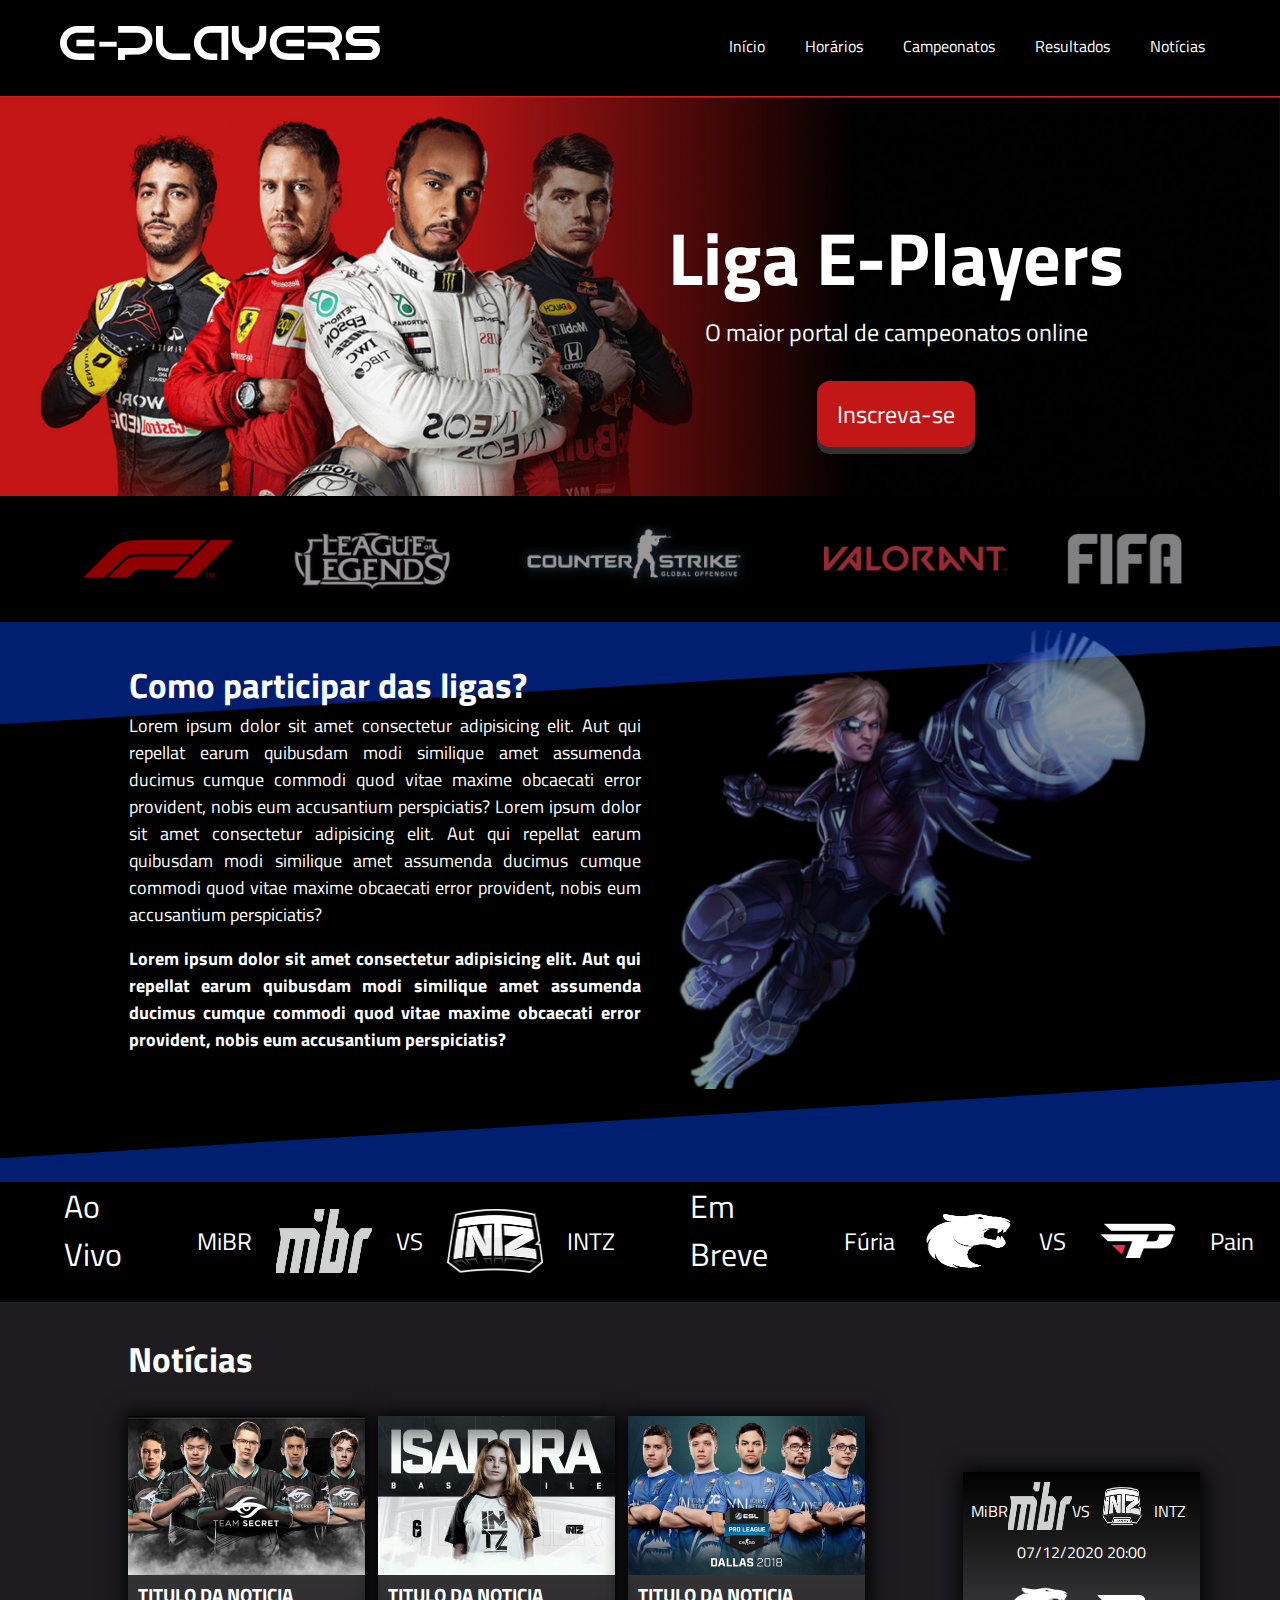
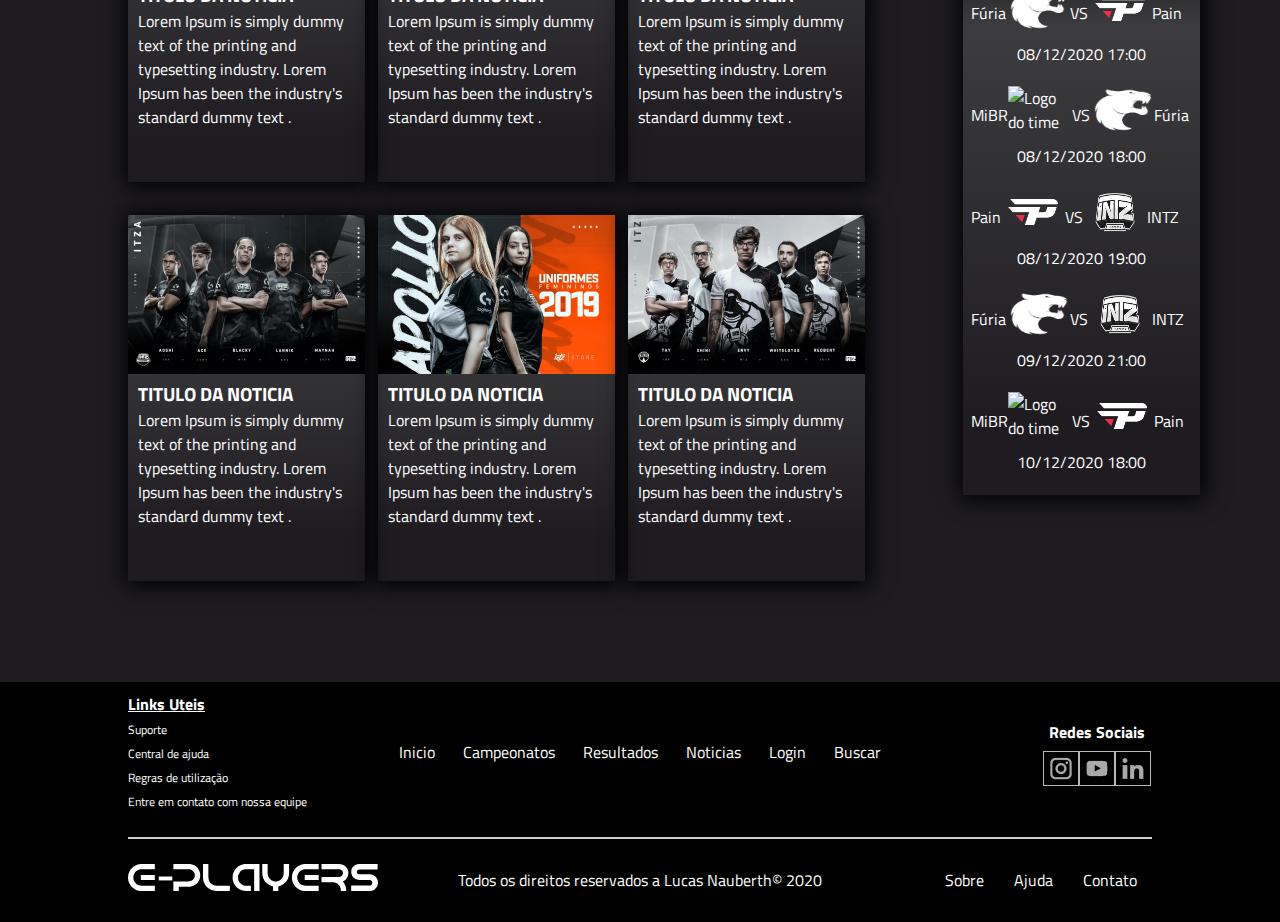
==== commit f82a9b72: "Site finalizado e responsivo" ====
--- a/index.html
+++ b/index.html
@@ -93,7 +93,7 @@
                     <img src="img/INTZ_Logo.png" alt="logo do time INTZ">
                     <p>INTZ</p>
                 </div>
-                <div class=" em-b live-play">
+                <div class="em-b live-play">
                     <p>Em <br> Breve</p>
                 </div>
                 <div class="play2">
@@ -259,7 +259,7 @@
                     </div>
                     <div class="mapa-site-footer">
                         <div class="mapa-content">
-                            <h4>Mapa do Site</h4>
+                            <!-- <h4>Mapa do Site</h4> -->
                             <ul>
                                 <li><a href="#">Inicio</a></li>
                                 <li><a href="#">Campeonatos</a></li>
--- a/css/style.css
+++ b/css/style.css
@@ -379,7 +379,7 @@
 }
 
 .more-plays {
-    padding-left: 1.5em;
+    padding: 0.5em;
     align-items:center;
     display:flex;
     border-radius: 4px;
@@ -668,7 +668,9 @@
 }
 
 .links-uteis-footer a:hover{
-    text-decoration: underline;
+    text-decoration: none;
+    color: var(--red);
+    transition:0.3s ease;
 }
 
 .mapa-content{
@@ -686,6 +688,7 @@
 
 .mapa-site-footer ul{
     display: flex;
+    list-style-type:none;
 }
 
 .mapa-site-footer a{
@@ -693,6 +696,12 @@
     margin: 14px;
     transition: 0.2s;
     text-decoration: none;
+    list-style-type: none;
+}
+
+.mapa-site-footer a:hover{
+    color: var(--red);
+    transition: 0.3s ease;
 }
 
 .social-medias-footer{
@@ -772,17 +781,20 @@
 
 .botoes-footer ul{
     display: flex;
+    list-style-type: none;
 }
 
 .botoes-footer a{
     color: white;
     padding: 10px;
     margin: 5px;
+    text-decoration:none;
+}
+
+.botoes-footer a:hover{
     text-decoration: none;
-}
-
-.buttons-footer a:hover{
-    text-decoration: underline;
+    color: var(--red);
+    transition: 0.3s ease;
 }
 
 
@@ -1130,4 +1142,4 @@
     body{
         background-color: var(--background);
     }
-}+}
